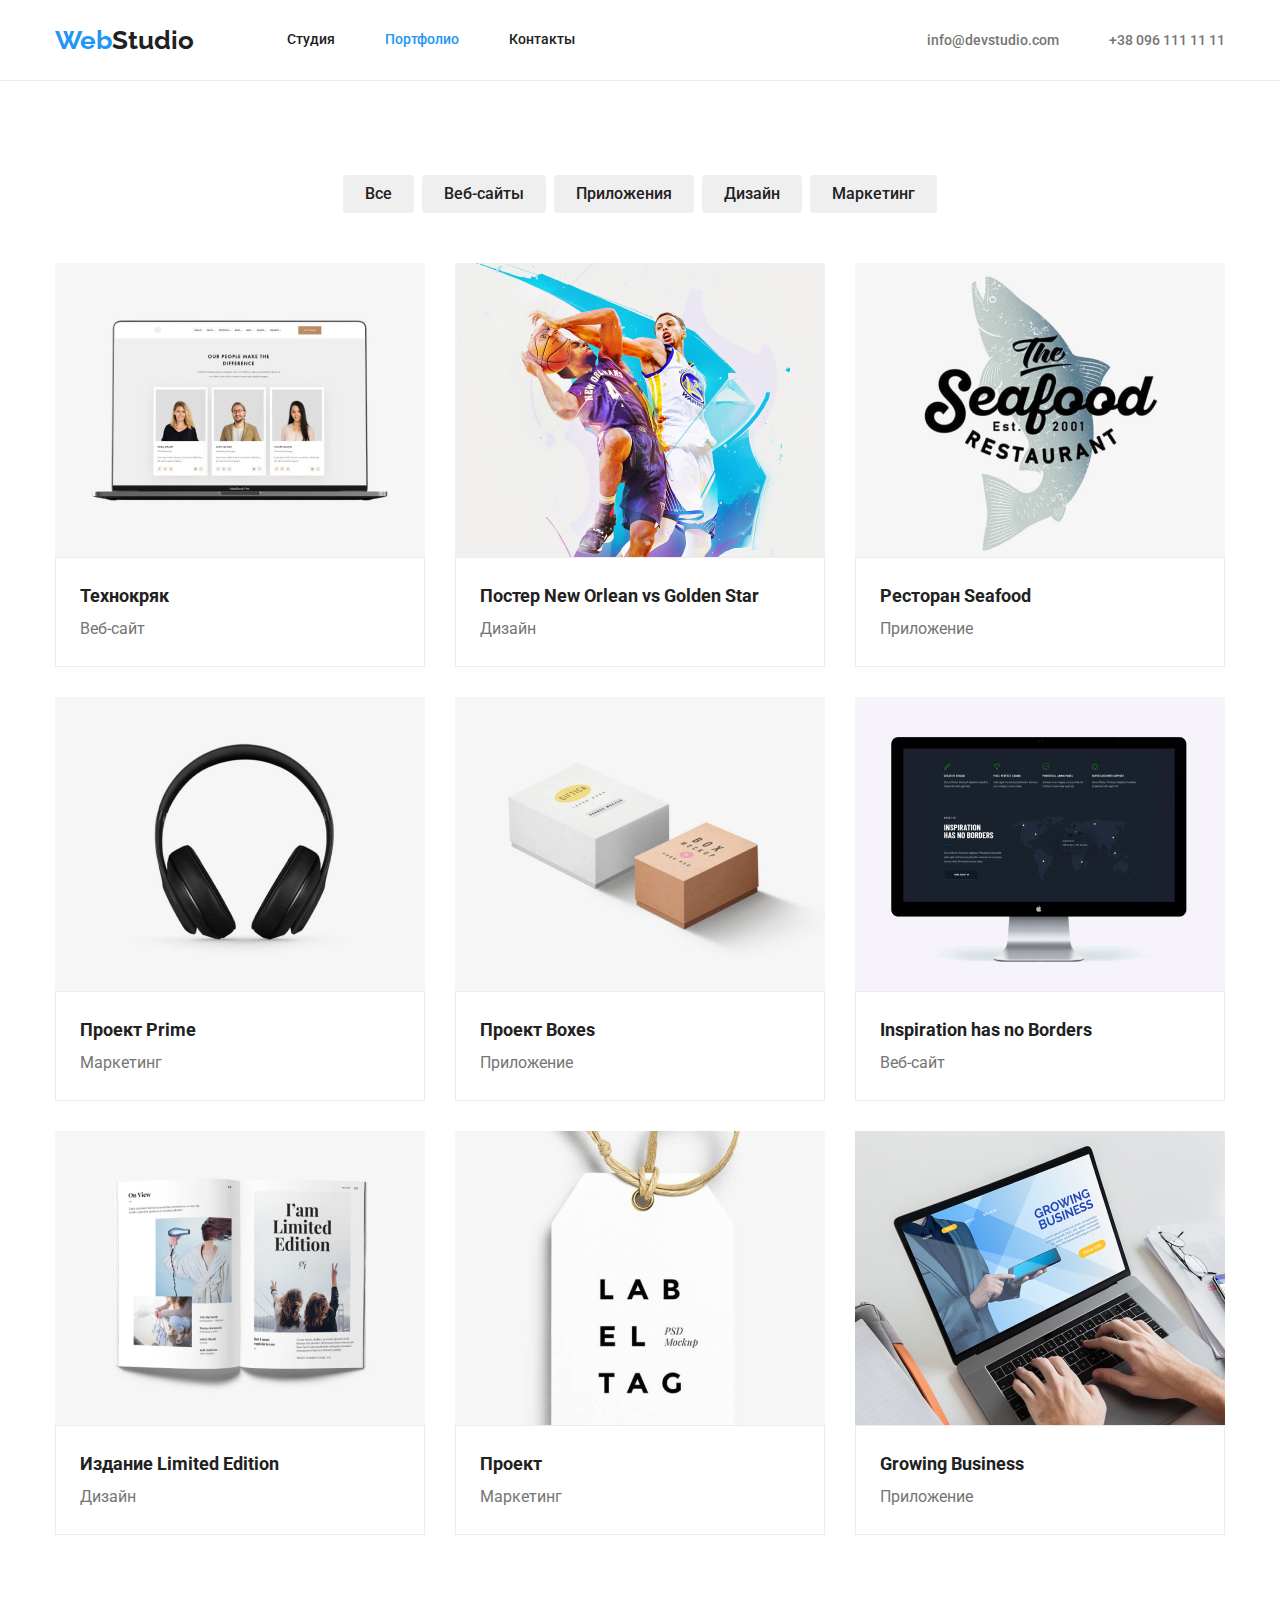
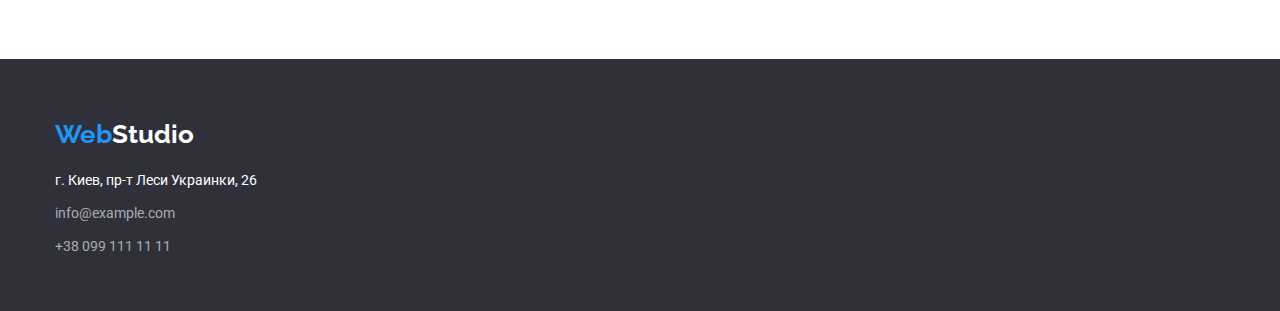
==== portfolio.html @ a6c922ed "g" ====
<!DOCTYPE html>
<html lang="ru">

<head>
    <meta charset="UTF-8" />
    <meta name="viewport" content="width=device-width, initial-scale=1.0" />
    <title>Document</title>
    <link
        href="https://fonts.googleapis.com/css2?family=Raleway:wght@700&family=Roboto:wght@400;500;700;900&display=swap"
        rel="stylesheet" />
    <link rel="stylesheet" href="./css/styles.css" />
</head>

<body>
    <!--top line-->

    <header class="header-dec border-for-header">
        <div class="container">
            <div class="main-div">
                <!--почему если не задать наву класс маин-див дисплей флекс не работает?-->
                <nav class="main-nav">
                    <a href="./index.html" class="nav" aria-label="логотип"><span class="accent-logo"
                            lang="en">Web</span><span class="logo" lang="en">Studio</span></a>

                    <ul class="site-nav list">
                        <li class="item">
                            <a href="./index.html" class="link">Студия</a></li>
                        <li class="item">
                            <a href="./portfolio.html" class="link current">Портфолио</a>
                        </li>
                        <li class="item">
                            <a href="" class="link">Контакты</a>
                        </li>
                    </ul>
                </nav>

                <address class="navigation list">

                    <ul class="links-main">
                        <li class="item">
                            <a href="mailto:info@devstudio.com" class="link">info@devstudio.com</a>
                        </li>
                        <li class="item">
                            <a href="tel:+380961111111" class="link">+38 096 111 11 11</a>
                        </li>
                    </ul>
            </div>
        </div>
        </address>



    </header>

    <main>

        <section class="buttons-section">
            <div class="container">
                <ul class="button">
                    <li class="title">
                        <button type="button" class="but">Все</button></li>
                    <li class="title">
                        <button type="button" class="but">Веб-сайты</button>
                    </li>
                    <li class="title">
                        <button type="button" class="but">Приложения</button>
                    </li>
                    <li class="title">
                        <button type="button" class="but">Дизайн</button>
                    </li>
                    <li class="title">
                        <button type="button" class="but">Маркетинг</button>
                    </li>
                </ul>


                <ul class="features">

                    <li class="features-li">
                        <img src="./img/img-one.jpg" alt="Веб-сайт" width="370" height="294" />
                        <div class="border-for-cards">
                            <h2 class="titles">Технокряк</h2>
                            <p class="text-elem">Веб-сайт</p>
                            <p></p>
                        </div>
                    </li>

                    <li class="features-li">
                        <img src="./img/img-two.jpg" alt="Дизайн" width="370" height="294" />
                        <div class="border-for-cards">
                            <h2 class="titles">Постер <span lang="en">New Orlean vs Golden Star</span></h2>
                            <p class="text-elem">Дизайн</p>
                            <p></p>
                        </div>
                    </li>
                    <li class="features-li">
                        <img src="./img/img-third.jpg" alt="Ресторан Seafood" width="370" height="294" />
                        <div class="border-for-cards">
                            <h2 class="titles">Ресторан <span lang="en">Seafood</span></h2>
                            <p class="text-elem">Приложение</p>
                            <p></p>
                        </div>
                    </li>


                    <li class="features-li">
                        <img src="./img/img-fo.jpg" alt="Проект Prime" width="370" height="294" />
                        <div class="border-for-cards">
                            <h2 class="titles">Проект <span lang="en">Prime</span></h2>
                            <p class="text-elem">Маркетинг</p>
                            <p></p>
                        </div>
                    </li>
                    <li class="features-li">
                        <img src="./img/img-fi.jpg" alt="Boxes" width="370" height="294" />
                        <div class="border-for-cards">
                            <h2 class="titles">Проект <span lang="en">Boxes</span></h2>
                            <p class="text-elem">Приложение</p>
                            <p></p>
                        </div>
                    </li>
                    <li class="features-li">
                        <img src="./img/img-six.jpg" alt="Веб-сайт" width="370" height="294" />
                        <div class="border-for-cards">
                            <h2 class="titles" lang="en">Inspiration has no Borders</h2>
                            <p class="text-elem">Веб-сайт</p>
                            <p></p>
                        </div>
                    </li>

                    <li class="features-li">
                        <img src="./img/img-sev.jpg" alt="Издание Limited Edition" width="370" height="294" />
                        <div class="border-for-cards">
                            <h2 class="titles">Издание <span lang="en">Limited Edition</span></h2>
                            <p class="text-elem">Дизайн</p>
                            <p></p>
                        </div>
                    </li>
                    <li class="features-li">
                        <img src="./img/img-eig.jpg" alt="Проект LAB" width="370" height="294" />
                        <div class="border-for-cards">
                            <h2 class="titles">Проект</h2>
                            <p class="text-elem">Маркетинг</p>
                            <p></p>
                        </div>
                    </li>
                    <li class="features-li">
                        <img src="./img/img-nin.jpg" alt="Growing Business" width="370" height="294" />
                        <div class="border-for-cards">
                            <h2 class="titles" lang="en">Growing Business</h2>
                            <p class="text-elem">Приложение</p>
                            <p></p>
                        </div>
                    </li>
                </ul>
            </div>
        </section>

    </main>

    <!--page footer-->


    <footer class="footer">
        <div class="container">
            <div class="decor-footer">
                <a href="./index.html" class="nav"><span class="accent-logo" lang="en">Web</span><span class="logotip"
                        lang="en">Studio</span></a>
            </div>

            <!--contact container-->
            <address class="footer-addr">
                <ul class="foot-main">
                    <li class="footer-li">г. Киев, пр-т Леси Украинки, 26</li>
                    <li class="footer-li">
                        <a href="mailto:info@example.com" class="footer-link">info@example.com</a>
                    </li>
                    <li class="footer-tel">
                        <a href="tel:+380991111111" class="footer-link">+38 099 111 11 11</a>
                    </li>
                </ul>
        </div>
    </footer>


</body>

</html>
---- css/styles.css ----
* {
  padding: 0;
  margin: 0;
  
}
*,
*:before,
*:after {
  box-sizing: border-box;
}

}
nav,
footer,
header,
aside {
  display: block;
}



img {
  display: block;
}

body {
  color: var(--primary-text-color);
  background-color: var(--third-bg-color);
  font-family: Roboto, sans-serif;
}
/*убираем точки слева*/
ul {
  list-style: none;
}

:root {
  --primary-text-color: #757575;
  --title-text-color: #212121;
  --accent-text-color: #2196f3;
  --hero-text-color: #ffffff;
  --footer-text-color: rgba(255, 255, 255, 0.6);
  --primary-bg-color: #ffffff;
  --second-bg-color: #2f303a;
  --third-bg-color: rgba(255, 255, 255, 1);
  --forth-bg-color: #f5f4fa;
  --line: #ececec;
}

/* цвет основного текста color: #757575; */
/* цвет вторичного текста color: #212121;*/

/* цвет текста и шапки color: #FFFFFF;*/

/* подвал названия тел. адрес color: rgba(255, 255, 255, 0.6);*/

/* цвет фона 1 шапка background: #FFFFFF;*/
/* цвет фона 2 подвал background: #2F303A; */
/* цвет фона main 3 background: #E5E5E5;*/
/* цвет фона 4 вторичный background: #F5F4FA; */

/* LOGO  color: акцент #2196F3; +color: #212121; */

/* top line */
/*спросить: почему если убрать класс .nav, то text-decoration: none; не работает?*/
.nav {
  text-decoration: none;
}
.header-decor {
  background-color: var(--primary-bg-color);
  margin-top: 0px;
  margin-bottom: 0px;
  
}
  
  .border-for-header{
  border-bottom-width: 1px;
  border-bottom-style: solid;
  border-bottom-color: var(--line);
  
  }

 
  .main-div {
  display: flex;
  align-items: center;
  margin-right: auto;
} 
.main-nav{
  display: flex;
  align-items: center;
  margin-right: auto;

}




/* ==================== LOGOTIP===================*/

.nav .accent-logo {
  color: var(--accent-text-color);
  font-family: Raleway, sans-serif;
  font-weight: 700;
  font-size: 26px;
  line-height: 1.19;
  text-decoration: none;
}
.nav .logo {
  color: var(--title-text-color);
  font-family: Raleway, sans-serif;
  font-weight: 700;
  font-size: 26px;
  line-height: 1.19;
  text-decoration: none;
}
/*настройка слова Studio в футере */
.logotip {
  color: var(--hero-text-color);
  font-family: Raleway, sans-serif;
  font-weight: 700;
  font-size: 26px;
  line-height: 1.19;
  text-decoration: none;
}
/* ====================END LOGOTIP===================*/

/* ======================TOP LINE=====================*/

.site-nav .link {
  display: block;
  color: var(--title-text-color);
  font-family: inherit;
  font-weight: 500;
  font-size: 14px;
  line-height: 1.14;
  text-decoration: none;
  padding-top: 32px;
  padding-bottom: 32px;
}

.site-nav .link:hover,
.site-nav .link:focus {
  color: var(--accent-text-color);
}
.site-nav .link.current {
  color: var(--accent-text-color);
}

.navigation .link {
  color: var(--primary-text-color);
  font-family: inherit;
  font-weight: 500;
  font-size: 14px;
  line-height: 1.14;
  text-decoration: none;
  font-style: normal;
}
.navigation .link:hover,
.navigation .link:focus {
  color: var(--accent-text-color);
}
.navigation .link.current {
  color: var(--accent-text-color);
}
/* ====================END TOP LINE===================*/

/* */
.heading {
  background-color: var(--second-bg-color);
  box-sizing: border-box;
  height: 600px;
  padding-top: 200px;
  padding-bottom: 280px;
}

/* ==================== HEADER===================*/
.color-white {
  color: var(--hero-text-color);
  font-weight: 900;
  font-size: 44px;
  line-height: 1.36;
  text-align: center;
  text-transform: uppercase;

  margin-bottom: 30px;
}

/*button studio*/
.button-studio {
  color: var(--hero-text-color);
  background-color: var(--accent-text-color);
  font-weight: 700;

  font-size: 16px;
  line-height: 1.87;
  border: 0px;
  border-radius: 4px;
  padding: 10px 32px;
  text-align: center;
  margin-top: 30px;
  display: block;
  margin: auto;
}

/*стилизация шапки сайта, придание цвета фону*/

.container {
  margin-left: auto;
  margin-right: auto;
  padding-left: 15px;
  padding-right: 15px;
  width: 1200px;
}
/*====================СТИЛИ ДЛЯ ГЕОМЕТРИИ КОНТЕНТА ШАПКИ================= */
.site-nav {
  display: flex;
  margin-left: 93px;
}

.site-nav .item + .item {
  margin-left: 50px;
}
/*чистим крайнюю геометрию(убираем отступ справа у последнего элемента )
.site-nav .item:last-child {
  margin-right: 0;
} 
OR

.site-nav .item:not(:last-child) {
  margin-right: 50px;
  }*/

.links-main .links + .links {
  margin-left: 50px;
}
.links-main {
  display: flex;
}

.navigation {
  margin-left: auto;
}

.links-main .item + .item {
  padding-left: 50px;
}



/*====================END СТИЛИ ДЛЯ ГЕОМЕТРИИ КОНТЕНТА ШАПКИ================= */

/* ====================END HEADER===================*/

/* ====================  benefits of cooperation===================*/
.main-features {
  padding-top: 94px;
}

.features .title {
  color: var(--title-text-color);
  font-weight: 700;
  font-size: 14px;
  line-height: 1.14;
  text-transform: uppercase;
}
.benefits .title + .title {
  margin-left: 30px;
}
.benefits .title {
  margin-bottom: 10px;
}
.features .text {
  font-weight: 400;
  font-size: 14px;
  line-height: 1.71;
  letter-spacing: 0.03em;
}
.text {
  width: 270px;
  height: 75px;
}
.bgc-benef {
  background-color: var(--third-bg-color);
}
.features {
  display: flex;
}


/*задаем верхний отступ*/

/* ====================END  benefits of cooperation===================*/

/* ==================== about our team container===================*/
.bgc-our-team {
  background-color: var(--forth-bg-color);
  padding-top: 94px;
  padding-bottom: 94px;
}
.what-we-do-ul {
  display: flex;
}
.what-we-do-ul .what-we-do-li + .what-we-do-li {
  padding-left: 30px;
}
/*.what-we-do-li {
  padding-bottom: 94px;
  padding-top: 50px;
}*/
.about-work-section{
  padding-top: 94px;
  padding-bottom: 94px;
}

.our-team-ul {
  display: flex;
}
.our-team-ul .our-team-li + .our-team-li {
   padding-left: 30px;
}
/*.our-team-li {
  width: 270px;
  height: 368px;
  background-color: var(--primary-bg-color);
  
  
}*/
.section-title {
  color: var(--title-text-color);
  font-weight: 700;
  font-size: 36px;
  line-height: 1.6;
  text-align: center;
  padding-bottom: 50px;
  
  
}
.team {
  color: var(--title-text-color);
  font-weight: 500;
  font-size: 16px;
  line-height: 1.18;
  text-align: center;
  
}
.desc {
  font-size: 16px;
  line-height: 1.18;
  text-align: center;
  padding-top: 10px;
  
}
.team-padding{
border: 1px solid var(--line);
background-color: var(--third-bg-color);
padding-top: 30px;
padding-bottom: 30px;

height: 108px;
width: 270px;
}
/* ====================END about our team container===================*/

/*footer*/

.footer {
  background-color: var(--second-bg-color);
  text-decoration: none;
  list-style: none;
  box-sizing: border-box;
  height: 252px;
  padding-top: 60px;
  padding-bottom: 60px;
  
}
.footer-addr {
  color: var(--hero-text-color);
  font-size: 14px;
  line-height: 1.71;
  font-style: normal;
 
}
.footer-link {
  color: var(--footer-text-color);
  font-size: 14px;
  line-height: 1.71;
  text-decoration: none;
  list-style: none;
}
/*здесь стоит паддинг
 потому что если поставить марджин добавляеется
  отспуп сверху(пустой)*/


.footer-li:first-child{
  margin-top: 20px;
}

.footer-li {
  margin-top: 9px;
}
.footer-tel{
  margin-top: 9px;
}

/*.footer-main{
padding-top: 60px;
  padding-bottom: 60px;
}*/



/*.footer-tel {
  padding-bottom: 60px;
  padding-top: 9px;
   padding-top: 60px;
.decor-footer {
  padding-top: 60px;
  padding-bottom: 20px;
}

}
.decor-footer {
  padding-top: 60px;
  padding-bottom: 20px;
}


*/

/* ====================END FOOTER===================*/

/*=====================button portfolio======================*/

/**/

.but {
  display: block;
  font-family: inherit;
  font-weight: 500;
  color: var(--title-text-color);
  
  
  font-size: 16px;
  line-height: 1.6;
  text-decoration: none;
  
  border: 0px;
  text-align: center;
  border-radius: 4px;
  padding: 6px 22px;
  /*margin-bottom: 50px;*/

}
.button .but:hover,
.button .but:focus {
  color: var(--hero-text-color);
  background-color: var(--accent-text-color);
}
.button.primary {
  color: var(--hero-text-color);
  background-color: var(--accent-text-color);
}

.buttons-section .button {
  display: flex;
  
  justify-content: center;
  padding-bottom: 50px;

}
.button .title + .title {
  margin-left: 8px;
}

.buttons-section{
  padding-top: 94px;
  padding-bottom: 94px;
}
/*=====================END button portfolio======================*/

/*=========================PORTFOLIO============================*/

.features .titles{
  font-size: 18px;
  font-weight: 700;
  line-height: 2;
  text-transform: inherit;
  color: var(--title-text-color);
}

/*задаем полоску под шапкой*/
.line-header{
  border-bottom: 1px;
}

/*.features .features-li + .features-li {
  margin-left: 30px;
}*/

.features{
  display: flex;
  flex-wrap: wrap;
}




.text-elem {
  font-size: 16px;
  line-height: 1.87;
}
.border-for-cards{
  display: inline-block;
  border: 1px solid var(--line);
  width: 370px;
  height: 110px;
  background-color: var(--primary-bg-color);
  padding-left: 24px;
  padding-top: 20px;
  padding-bottom: 20px;
  padding-right: 24px;
 
  
 
}
.features-li:not(:nth-child(3n)){
  padding-right: 30px;
  padding-bottom: 30px;
}


/*.our-team-li {
  
  margin-bottom: 94px;
  margin-top: 50px;
}*/

/*.features-li {
  background-color: var(--primary-bg-color);
  width: 370px;
  height: 404px;
  margin-top: 30px;
   margin-left: auto;
  margin-right: auto;
}
*/




/*=========================PORTFOLIO============================*/

.container {
  width: 1200px;
  padding-left: 15px;
  padding-right: 15px;
  margin-left: auto;
  margin-right: auto;
}
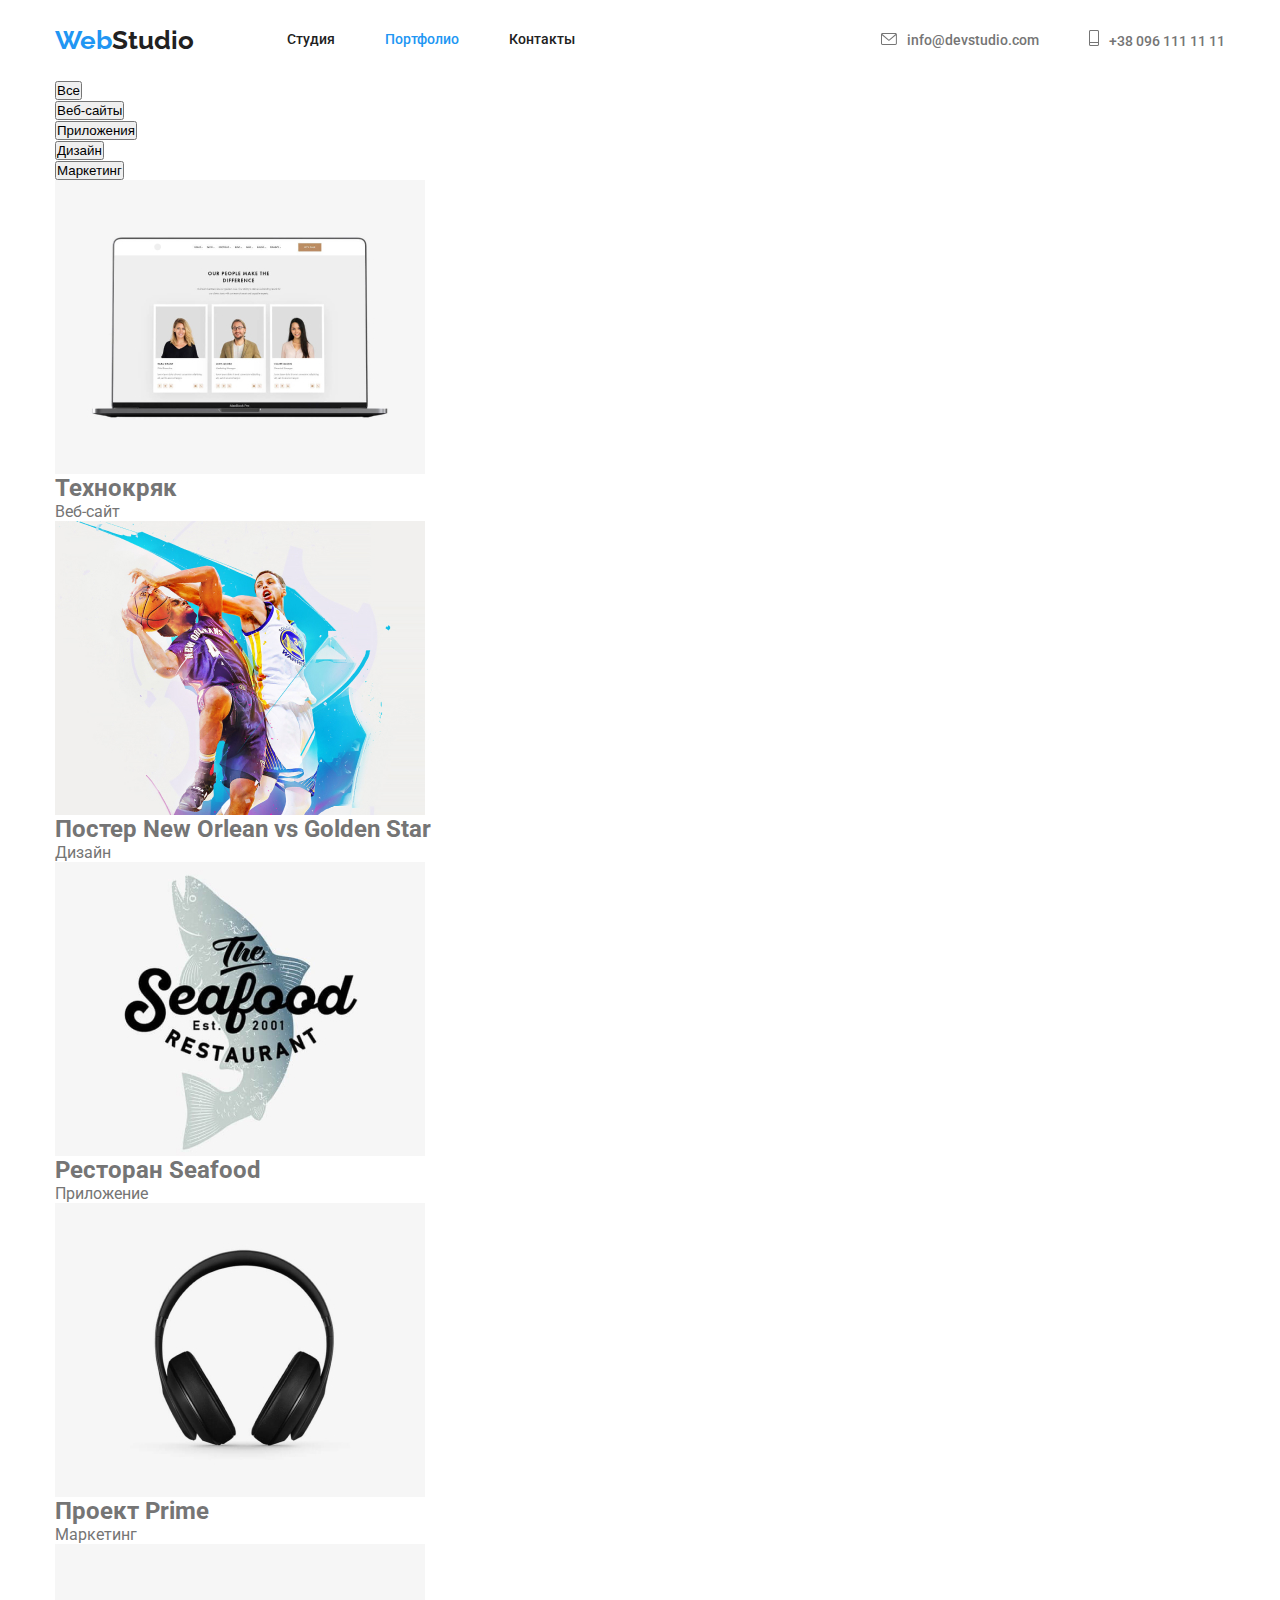
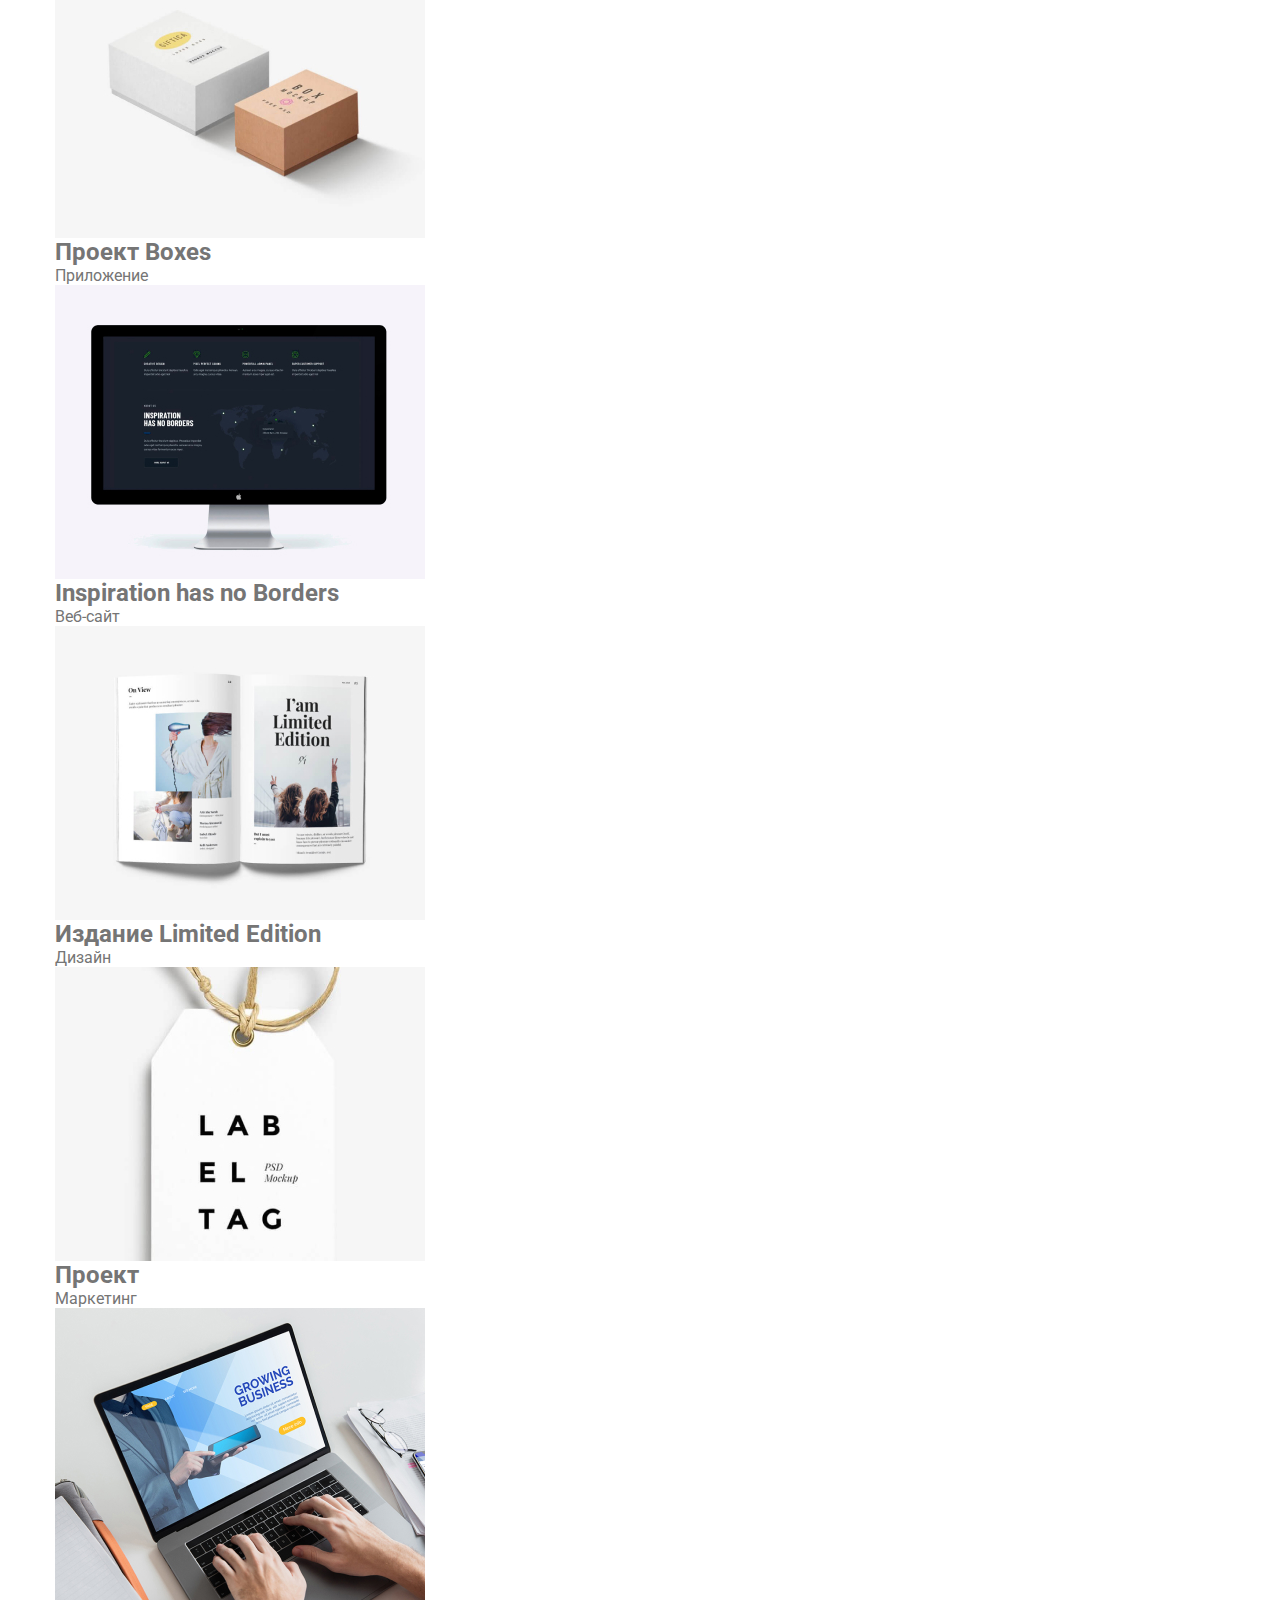
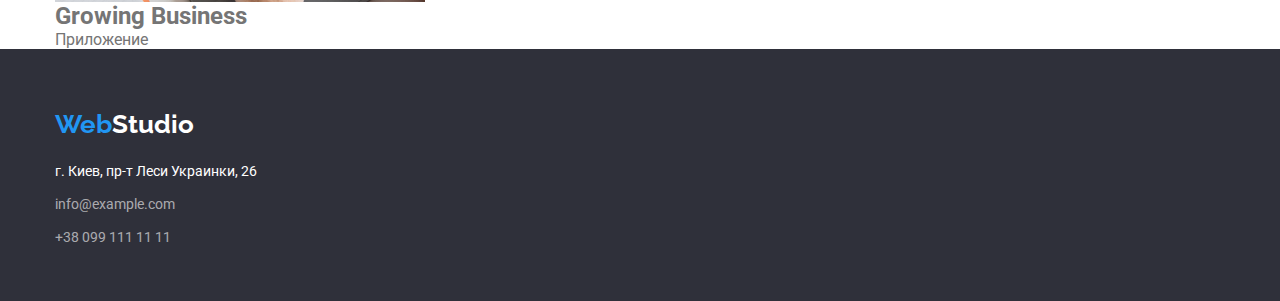
==== commit 324d7ee0: "7" ====
--- a/portfolio.html
+++ b/portfolio.html
@@ -14,14 +14,14 @@
 <body>
     <!--top line-->
 
-    <header class="header-dec border-for-header">
+    <header class="header-dec">
         <div class="container">
             <div class="main-div">
-                <!--почему если не задать наву класс маин-див дисплей флекс не работает?-->
+                <!--почему если не задать наву сласс маин-див дисплей флекс не работает?-->
                 <nav class="main-nav">
                     <a href="./index.html" class="nav" aria-label="логотип"><span class="accent-logo"
                             lang="en">Web</span><span class="logo" lang="en">Studio</span></a>
-
+    
                     <ul class="site-nav list">
                         <li class="item">
                             <a href="./index.html" class="link">Студия</a></li>
@@ -33,23 +33,30 @@
                         </li>
                     </ul>
                 </nav>
-
+    
                 <address class="navigation list">
-
+    
                     <ul class="links-main">
                         <li class="item">
-                            <a href="mailto:info@devstudio.com" class="link">info@devstudio.com</a>
+                            <a href="mailto:info@devstudio.com" class="link">
+                                <svg class="icon-for-header-svg-m">
+                                    <use href="./img/svg/sprite.svg#mail"></use>
+                                </svg>info@devstudio.com</a>
                         </li>
                         <li class="item">
-                            <a href="tel:+380961111111" class="link">+38 096 111 11 11</a>
+                            <a href="tel:+380961111111" class="link">
+                                <svg class="icon-for-header-svg-t">
+                                    <use href="./img/svg/sprite.svg#tel"></use>
+                                </svg>+38 096 111 11 11</a>
                         </li>
                     </ul>
+    
+    
+    
+                </address>
             </div>
         </div>
-        </address>
-
-
-
+    
     </header>
 
     <main>
@@ -73,11 +80,12 @@
                     </li>
                 </ul>
 
-
                 <ul class="features">
 
                     <li class="features-li">
-                        <img src="./img/img-one.jpg" alt="Веб-сайт" width="370" height="294" />
+                        <img src="./img/img-one.jpg" alt="Веб-сайт"
+                         width="370"
+                          height="294" />
                         <div class="border-for-cards">
                             <h2 class="titles">Технокряк</h2>
                             <p class="text-elem">Веб-сайт</p>
@@ -185,4 +193,7 @@
 
 </body>
 
-</html>+</html>
+
+
+
--- a/css/styles.css
+++ b/css/styles.css
@@ -44,6 +44,9 @@
   --third-bg-color: rgba(255, 255, 255, 1);
   --forth-bg-color: #f5f4fa;
   --line: #ececec;
+  --links: rgba(175, 177, 184, 1);
+  --bgc-links-footer:  #44454E;
+  
 }
 
 /* цвет основного текста color: #757575; */
@@ -162,6 +165,32 @@
 .navigation .link.current {
   color: var(--accent-text-color);
 }
+
+/* задаем размеры иконок*/
+
+.icon-for-header-svg-m{
+  width: 16px;
+  height: 12px;
+  margin-right: 10px;
+  fill: var(--primary-text-color);
+
+}
+
+.icon-for-header-svg-t{
+  width: 10px;
+  height: 16px;
+  margin-right: 10px;
+  fill: var(--primary-text-color);
+}
+/* задаем цвет при ховере*/
+
+.link:hover .icon-for-header-svg-m{
+fill: var(--accent-text-color);
+}
+.link:hover .icon-for-header-svg-t{
+fill: var(--accent-text-color);
+}
+
 /* ====================END TOP LINE===================*/
 
 /* */
@@ -171,7 +200,24 @@
   height: 600px;
   padding-top: 200px;
   padding-bottom: 280px;
-}
+  
+  }
+
+  .overlay{
+      flex-grow: 1;
+      max-width: 1600px;
+      height: 600px;
+      margin-left: auto;
+      margin-right: auto;
+      background-color: var(--second-bg-color);
+      outline: 1px solid var(--title-text-color);
+      background-image: linear-gradient(rgba(47, 48, 58, 0.4),
+  rgba(47, 48, 58, 0.4)),
+  url("../img/fon/imj-for-header.jpg");
+  background-repeat: no-repeat;
+  background-size: cover;
+  }
+
 
 /* ==================== HEADER===================*/
 .color-white {
@@ -235,6 +281,7 @@
 }
 .links-main {
   display: flex;
+  align-items: center;
 }
 
 .navigation {
@@ -250,26 +297,50 @@
 /*====================END СТИЛИ ДЛЯ ГЕОМЕТРИИ КОНТЕНТА ШАПКИ================= */
 
 /* ====================END HEADER===================*/
+
+
+/*   BENEFITS ICONS*/
+.icons-benefits-four{
+  display: flex;
+  justify-content: center;
+  align-items: center; 
+  box-sizing: border-box;
+  height: 120px;
+  width: 270px;
+  background-color: rgba(245, 244, 250, 1);
+  border-radius: 4px;
+  margin-bottom: 30px;
+}
+
+.our-work-features .benefits + .benefits{
+  margin-left:30px;
+}
+
+
+
+
 
 /* ====================  benefits of cooperation===================*/
 .main-features {
   padding-top: 94px;
 }
 
-.features .title {
-  color: var(--title-text-color);
+.our-work-features .work-features-title {
+  
   font-weight: 700;
   font-size: 14px;
   line-height: 1.14;
   text-transform: uppercase;
-}
-.benefits .title + .title {
+  color: var(--title-text-color);
+}
+
+.benefits .work-features-title + .work-features-title {
   margin-left: 30px;
 }
-.benefits .title {
+.benefits .work-features-title {
   margin-bottom: 10px;
 }
-.features .text {
+.our-work-features .text {
   font-weight: 400;
   font-size: 14px;
   line-height: 1.71;
@@ -282,7 +353,7 @@
 .bgc-benef {
   background-color: var(--third-bg-color);
 }
-.features {
+.our-work-features {
   display: flex;
 }
 
@@ -299,14 +370,13 @@
 }
 .what-we-do-ul {
   display: flex;
+ 
 }
 .what-we-do-ul .what-we-do-li + .what-we-do-li {
   padding-left: 30px;
 }
-/*.what-we-do-li {
-  padding-bottom: 94px;
-  padding-top: 50px;
-}*/
+
+
 .about-work-section{
   padding-top: 94px;
   padding-bottom: 94px;
@@ -318,13 +388,8 @@
 .our-team-ul .our-team-li + .our-team-li {
    padding-left: 30px;
 }
-/*.our-team-li {
-  width: 270px;
-  height: 368px;
-  background-color: var(--primary-bg-color);
-  
-  
-}*/
+
+  
 .section-title {
   color: var(--title-text-color);
   font-weight: 700;
@@ -341,25 +406,150 @@
   font-size: 16px;
   line-height: 1.18;
   text-align: center;
+  margin-bottom: 10px;
   
 }
 .desc {
   font-size: 16px;
   line-height: 1.18;
   text-align: center;
-  padding-top: 10px;
-  
-}
+  margin-bottom: 16px;
+  
+}
+
 .team-padding{
 border: 1px solid var(--line);
+border-radius: 4px;
 background-color: var(--third-bg-color);
 padding-top: 30px;
 padding-bottom: 30px;
-
-height: 108px;
+box-sizing: border-box;
+height: 168px;
 width: 270px;
-}
+padding-left: 32px;
+padding-right: 32px;
+}
+/* ===================svg team===========*/
+
+
+
+
+
+.social-list{
+  display: flex;
+  justify-content: space-between;
+}
+.social-list-svg{
+  width: 20px;
+  height: 20px;
+}
+
+.social-list-item-links{
+    display: flex;
+    justify-content: center;
+    align-items: center;
+    width: 44px;
+    height: 44px;
+    border-radius: 50%;
+    background-color: var(--primary-bg-color);
+    
+}
+
+
+.social-list-item-links:hover
+{
+  background-color: var(--accent-text-color);
+}
+ /*.social-list-item-links:focus svg
+ .social-list-item-links:focus
+ */
+
+.social-list-item-links:hover svg
+{
+  fill: var(--primary-bg-color);
+}
+.social-list-item-link-instagram{
+  fill: var(--links); 
+}
+.social-list-item-link-twitter{
+  fill: var(--links); 
+}
+.social-list-item-link-facebook{
+  fill: var(--links); 
+}
+.social-list-item-link-linkedin2{
+  fill: var(--links); 
+}
+
+
 /* ====================END about our team container===================*/
+ 
+
+
+/*    clients container   */
+.our-clients{
+  box-sizing: border-box;
+  height: 370px;
+  background-color: var(--primary-bg-color);
+  padding-top: 94px;
+  padding-bottom: 94px;
+}
+.section-title-clients {
+  color: var(--title-text-color);
+  font-weight: 700;
+  font-size: 36px;
+  line-height: 1.171;
+  text-align: center;
+  padding-bottom: 50px;
+  
+}
+.our-clients-ul{
+  display: flex;
+  justify-content: spase-around;
+}
+.our-clients-ul .our-clients-li + .our-clients-li{
+  margin-left: 30px;
+}
+
+.our-clients-li{
+display: flex;
+justify-content: center;
+align-items: center;
+border: 1px solid var(--links);
+border-radius: 4px;
+background-color: var(--third-bg-color);
+
+box-sizing: border-box;
+height: 90px;
+width: 170px;
+}
+
+.logo-clients-svg{
+ fill: var(--links);
+}
+
+.clients-hover-one:hover svg{
+  fill: var(--accent-text-color);
+}
+.clients-hover-two:hover svg{
+  fill: var(--accent-text-color);
+}
+
+.clients-hover-three:hover svg{
+  fill: var(--accent-text-color);
+}
+.clients-hover-four:hover svg{
+  fill: var(--accent-text-color);
+}
+.clients-hover-five:hover svg{
+  fill: var(--accent-text-color);
+}
+.clients-hover-six:hover svg{
+  fill: var(--accent-text-color);
+}
+
+
+
 
 /*footer*/
 
@@ -371,6 +561,7 @@
   height: 252px;
   padding-top: 60px;
   padding-bottom: 60px;
+  display: flex;
   
 }
 .footer-addr {
@@ -403,37 +594,95 @@
   margin-top: 9px;
 }
 
-/*.footer-main{
-padding-top: 60px;
+/*=====Footer-social-links=====*/
+
+.footer {
+  background-color: var(--second-bg-color);
+  text-decoration: none;
+  list-style: none;
+  box-sizing: border-box;
+  height: 252px;
+  padding-top: 60px;
   padding-bottom: 60px;
-}*/
-
-
-
-/*.footer-tel {
+  display: flex;
+  
+}
+ .footer-box-links{
+  text-decoration: none;
+  list-style: none;
+  height: 252px;
+  padding-top: 75px;
   padding-bottom: 60px;
-  padding-top: 9px;
-   padding-top: 60px;
-.decor-footer {
-  padding-top: 60px;
-  padding-bottom: 20px;
-}
-
-}
-.decor-footer {
-  padding-top: 60px;
-  padding-bottom: 20px;
-}
-
-
-*/
+  box-sizing: border-box;
+  height: 80px;
+  width: 206px;
+   display: flex;
+  align-items: center;
+  margin-right: auto;
+
+  
+}
+
+
+
+.join-us-footer{
+  color: var(--hero-text-color);
+  font-weight: 700;
+  font-size: 14px;
+  text-transform: uppercase;
+  height: 75px;
+  margin-bottom: 20px;
+}
+.social-list-footer{
+  display: flex;
+  justify-content: space-between;
+}
+.social-list-footer-svg{
+  width: 20px;
+  height: 20px;
+}
+.social-list-item-footer-links{
+    display: flex;
+    justify-content: center;
+    align-items: center;
+    width: 44px;
+    height: 44px;
+    border-radius: 50%;
+    background-color: var(--bgc-links-footer);
+
+.social-list-item-footer-links:hover{
+  background-color: var(--accent-text-color);
+}
+
+
+.social-list-item-footer-links:hover svg{
+  fill: var(--hero-text-color);
+}
+.social-footer-link-instagram{
+  fill: var(--hero-text-color); 
+}
+.social-footer-link-twitter{
+  fill: var(--hero-text-color); 
+}
+.social-footer-link-facebook{
+  fill: var(--hero-text-color); 
+}
+.social-footer-link-linkedin2{
+  fill: var(--hero-text-color); 
+
+}
+
+.social-list-footer{
+  display: flex;
+  align-items: center;
+  margin-right: auto;
+
+}
+
 
 /* ====================END FOOTER===================*/
 
 /*=====================button portfolio======================*/
-
-/**/
-
 .but {
   display: block;
   font-family: inherit;
@@ -469,7 +718,8 @@
   padding-bottom: 50px;
 
 }
-.button .title + .title {
+
+.button .titles + .titles {
   margin-left: 8px;
 }
 
@@ -502,8 +752,6 @@
   display: flex;
   flex-wrap: wrap;
 }
-
-
 
 
 .text-elem {
@@ -521,34 +769,12 @@
   padding-bottom: 20px;
   padding-right: 24px;
  
-  
- 
+
 }
 .features-li:not(:nth-child(3n)){
   padding-right: 30px;
   padding-bottom: 30px;
 }
-
-
-/*.our-team-li {
-  
-  margin-bottom: 94px;
-  margin-top: 50px;
-}*/
-
-/*.features-li {
-  background-color: var(--primary-bg-color);
-  width: 370px;
-  height: 404px;
-  margin-top: 30px;
-   margin-left: auto;
-  margin-right: auto;
-}
-*/
-
-
-
-
 /*=========================PORTFOLIO============================*/
 
 .container {
@@ -558,3 +784,4 @@
   margin-left: auto;
   margin-right: auto;
 }
+
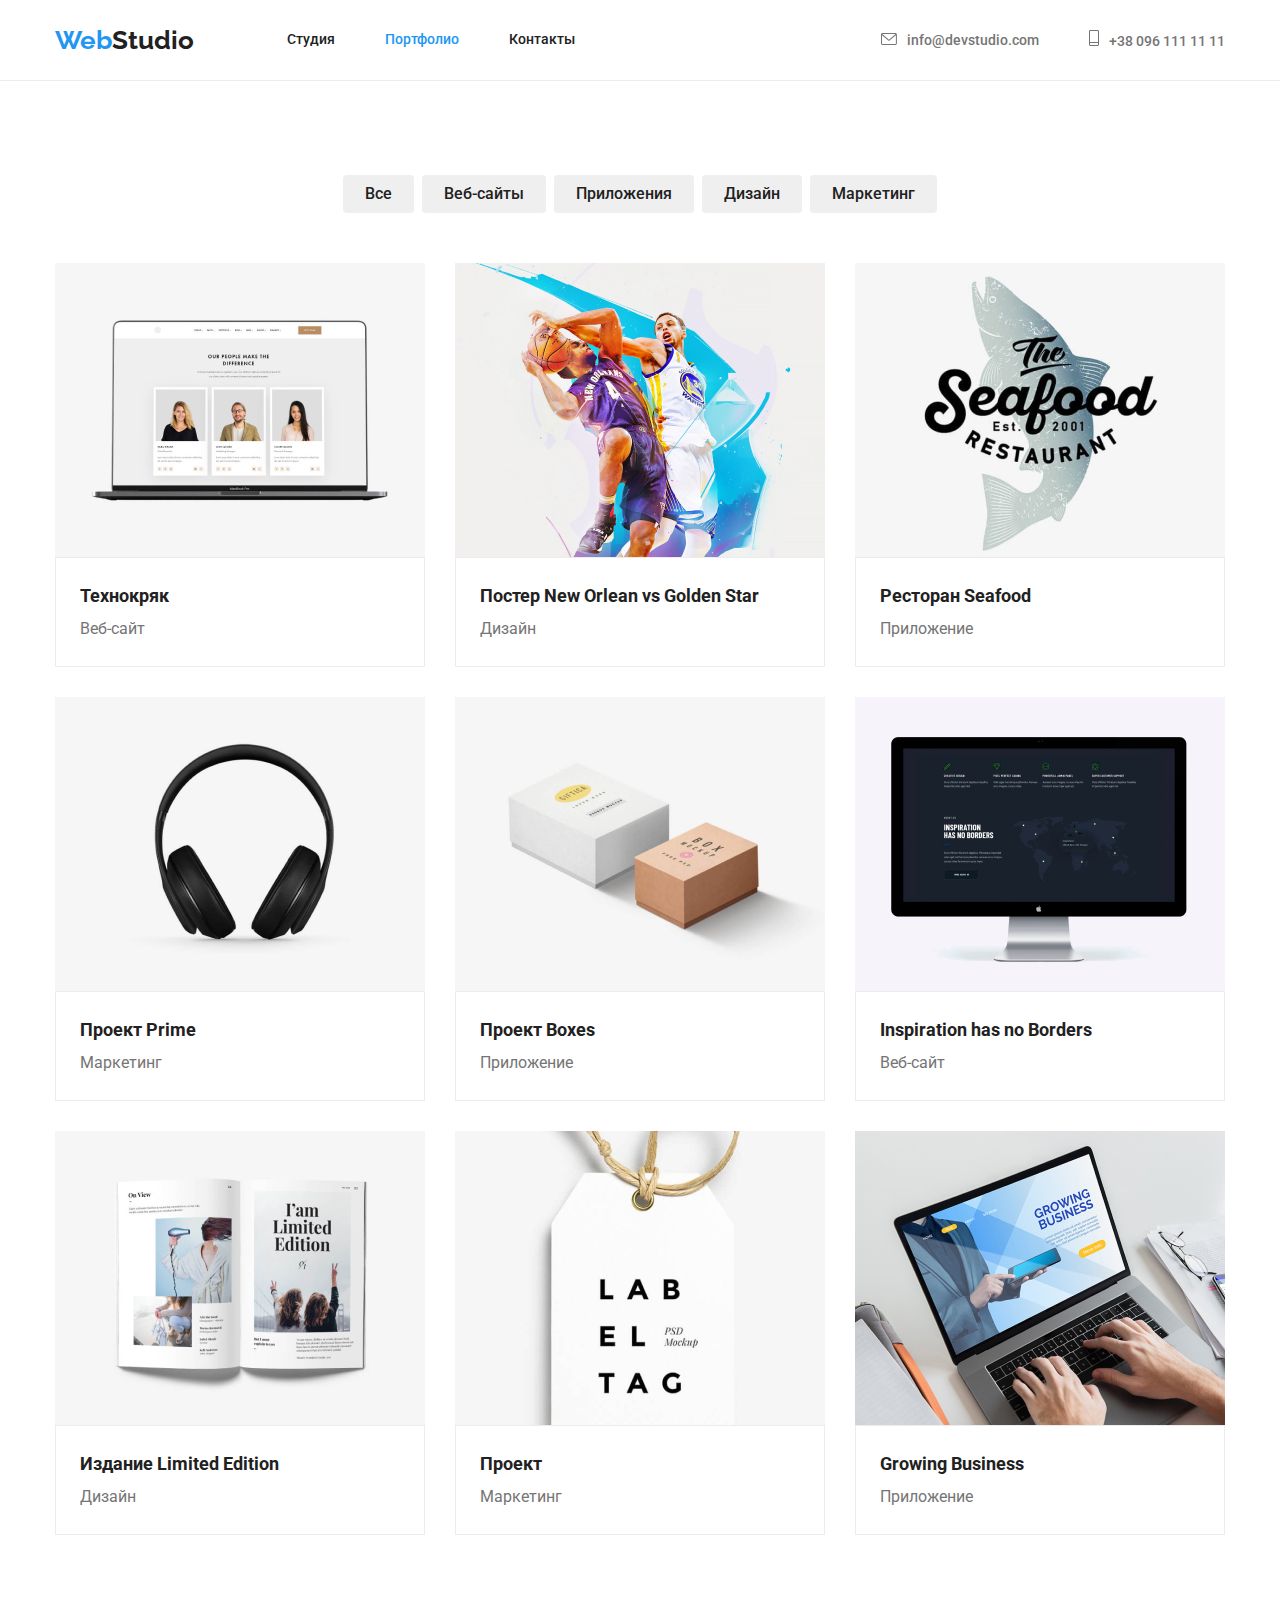
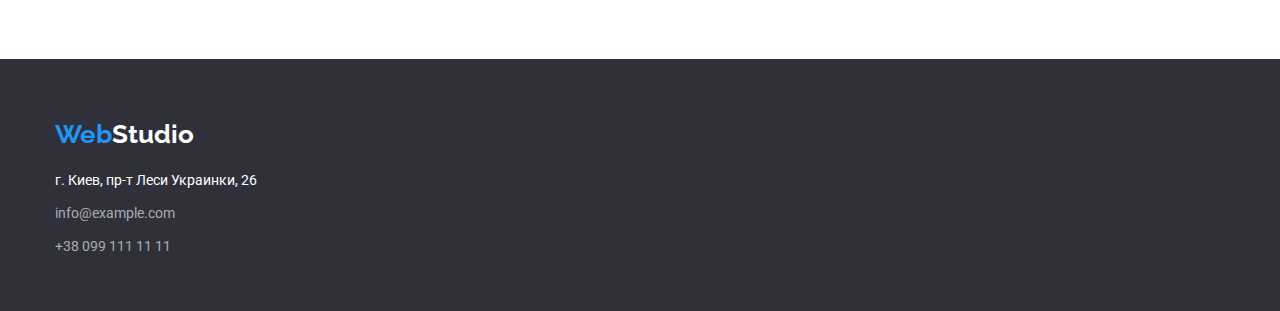
==== commit 3b998dfc: "8" ====
--- a/portfolio.html
+++ b/portfolio.html
@@ -14,7 +14,7 @@
 <body>
     <!--top line-->
 
-    <header class="header-dec">
+    <header class="header-dec border-for-header">
         <div class="container">
             <div class="main-div">
                 <!--почему если не задать наву сласс маин-див дисплей флекс не работает?-->
@@ -80,14 +80,14 @@
                     </li>
                 </ul>
 
-                <ul class="features">
+                <ul class="features-portfolio border-for-cards-portfolio">
 
                     <li class="features-li">
                         <img src="./img/img-one.jpg" alt="Веб-сайт"
                          width="370"
                           height="294" />
                         <div class="border-for-cards">
-                            <h2 class="titles">Технокряк</h2>
+                            <h2 class="titles-function-port">Технокряк</h2>
                             <p class="text-elem">Веб-сайт</p>
                             <p></p>
                         </div>
@@ -96,7 +96,7 @@
                     <li class="features-li">
                         <img src="./img/img-two.jpg" alt="Дизайн" width="370" height="294" />
                         <div class="border-for-cards">
-                            <h2 class="titles">Постер <span lang="en">New Orlean vs Golden Star</span></h2>
+                            <h2 class="titles-function-port">Постер <span lang="en">New Orlean vs Golden Star</span></h2>
                             <p class="text-elem">Дизайн</p>
                             <p></p>
                         </div>
@@ -104,7 +104,7 @@
                     <li class="features-li">
                         <img src="./img/img-third.jpg" alt="Ресторан Seafood" width="370" height="294" />
                         <div class="border-for-cards">
-                            <h2 class="titles">Ресторан <span lang="en">Seafood</span></h2>
+                            <h2 class="titles-function-port">Ресторан <span lang="en">Seafood</span></h2>
                             <p class="text-elem">Приложение</p>
                             <p></p>
                         </div>
@@ -114,7 +114,7 @@
                     <li class="features-li">
                         <img src="./img/img-fo.jpg" alt="Проект Prime" width="370" height="294" />
                         <div class="border-for-cards">
-                            <h2 class="titles">Проект <span lang="en">Prime</span></h2>
+                            <h2 class="titles-function-port">Проект <span lang="en">Prime</span></h2>
                             <p class="text-elem">Маркетинг</p>
                             <p></p>
                         </div>
@@ -122,7 +122,7 @@
                     <li class="features-li">
                         <img src="./img/img-fi.jpg" alt="Boxes" width="370" height="294" />
                         <div class="border-for-cards">
-                            <h2 class="titles">Проект <span lang="en">Boxes</span></h2>
+                            <h2 class="titles-function-port">Проект <span lang="en">Boxes</span></h2>
                             <p class="text-elem">Приложение</p>
                             <p></p>
                         </div>
@@ -130,7 +130,7 @@
                     <li class="features-li">
                         <img src="./img/img-six.jpg" alt="Веб-сайт" width="370" height="294" />
                         <div class="border-for-cards">
-                            <h2 class="titles" lang="en">Inspiration has no Borders</h2>
+                            <h2 class="titles-function-port" lang="en">Inspiration has no Borders</h2>
                             <p class="text-elem">Веб-сайт</p>
                             <p></p>
                         </div>
@@ -139,7 +139,7 @@
                     <li class="features-li">
                         <img src="./img/img-sev.jpg" alt="Издание Limited Edition" width="370" height="294" />
                         <div class="border-for-cards">
-                            <h2 class="titles">Издание <span lang="en">Limited Edition</span></h2>
+                            <h2 class="titles-function-port">Издание <span lang="en">Limited Edition</span></h2>
                             <p class="text-elem">Дизайн</p>
                             <p></p>
                         </div>
@@ -147,7 +147,7 @@
                     <li class="features-li">
                         <img src="./img/img-eig.jpg" alt="Проект LAB" width="370" height="294" />
                         <div class="border-for-cards">
-                            <h2 class="titles">Проект</h2>
+                            <h2 class="titles-function-port">Проект</h2>
                             <p class="text-elem">Маркетинг</p>
                             <p></p>
                         </div>
@@ -155,7 +155,7 @@
                     <li class="features-li">
                         <img src="./img/img-nin.jpg" alt="Growing Business" width="370" height="294" />
                         <div class="border-for-cards">
-                            <h2 class="titles" lang="en">Growing Business</h2>
+                            <h2 class="titles-function-port" lang="en">Growing Business</h2>
                             <p class="text-elem">Приложение</p>
                             <p></p>
                         </div>
--- a/css/styles.css
+++ b/css/styles.css
@@ -1,7 +1,6 @@
 * {
   padding: 0;
   margin: 0;
-  
 }
 *,
 *:before,
@@ -9,15 +8,12 @@
   box-sizing: border-box;
 }
 
-}
 nav,
 footer,
 header,
 aside {
   display: block;
 }
-
-
 
 img {
   display: block;
@@ -45,8 +41,7 @@
   --forth-bg-color: #f5f4fa;
   --line: #ececec;
   --links: rgba(175, 177, 184, 1);
-  --bgc-links-footer:  #44454E;
-  
+  --bgc-links-footer: #44454e;
 }
 
 /* цвет основного текста color: #757575; */
@@ -72,31 +67,24 @@
   background-color: var(--primary-bg-color);
   margin-top: 0px;
   margin-bottom: 0px;
-  
-}
-  
-  .border-for-header{
+}
+
+.border-for-header {
   border-bottom-width: 1px;
   border-bottom-style: solid;
   border-bottom-color: var(--line);
-  
-  }
-
- 
-  .main-div {
+}
+
+.main-div {
   display: flex;
   align-items: center;
   margin-right: auto;
-} 
-.main-nav{
+}
+.main-nav {
   display: flex;
   align-items: center;
   margin-right: auto;
-
-}
-
-
-
+}
 
 /* ==================== LOGOTIP===================*/
 
@@ -168,15 +156,14 @@
 
 /* задаем размеры иконок*/
 
-.icon-for-header-svg-m{
+.icon-for-header-svg-m {
   width: 16px;
   height: 12px;
   margin-right: 10px;
   fill: var(--primary-text-color);
-
-}
-
-.icon-for-header-svg-t{
+}
+
+.icon-for-header-svg-t {
   width: 10px;
   height: 16px;
   margin-right: 10px;
@@ -184,11 +171,11 @@
 }
 /* задаем цвет при ховере*/
 
-.link:hover .icon-for-header-svg-m{
-fill: var(--accent-text-color);
-}
-.link:hover .icon-for-header-svg-t{
-fill: var(--accent-text-color);
+.link:hover .icon-for-header-svg-m {
+  fill: var(--accent-text-color);
+}
+.link:hover .icon-for-header-svg-t {
+  fill: var(--accent-text-color);
 }
 
 /* ====================END TOP LINE===================*/
@@ -200,24 +187,24 @@
   height: 600px;
   padding-top: 200px;
   padding-bottom: 280px;
-  
-  }
-
-  .overlay{
-      flex-grow: 1;
-      max-width: 1600px;
-      height: 600px;
-      margin-left: auto;
-      margin-right: auto;
-      background-color: var(--second-bg-color);
-      outline: 1px solid var(--title-text-color);
-      background-image: linear-gradient(rgba(47, 48, 58, 0.4),
-  rgba(47, 48, 58, 0.4)),
-  url("../img/fon/imj-for-header.jpg");
+}
+
+.overlay {
+  flex-grow: 1;
+  max-width: 1600px;
+  height: 600px;
+  margin-left: auto;
+  margin-right: auto;
+  background-color: var(--second-bg-color);
+  outline: 1px solid var(--title-text-color);
+  background-image: linear-gradient(
+      rgba(47, 48, 58, 0.4),
+      rgba(47, 48, 58, 0.4)
+    ),
+    url("../img/fon/imj-for-header.jpg");
   background-repeat: no-repeat;
   background-size: cover;
-  }
-
+}
 
 /* ==================== HEADER===================*/
 .color-white {
@@ -247,6 +234,11 @@
   display: block;
   margin: auto;
 }
+.border-for-header {
+  border-bottom-width: 1px;
+  border-bottom-style: solid;
+  border-bottom-color: var(--line);
+}
 
 /*стилизация шапки сайта, придание цвета фону*/
 
@@ -292,18 +284,15 @@
   padding-left: 50px;
 }
 
-
-
 /*====================END СТИЛИ ДЛЯ ГЕОМЕТРИИ КОНТЕНТА ШАПКИ================= */
 
 /* ====================END HEADER===================*/
 
-
 /*   BENEFITS ICONS*/
-.icons-benefits-four{
+.icons-benefits-four {
   display: flex;
   justify-content: center;
-  align-items: center; 
+  align-items: center;
   box-sizing: border-box;
   height: 120px;
   width: 270px;
@@ -312,13 +301,9 @@
   margin-bottom: 30px;
 }
 
-.our-work-features .benefits + .benefits{
-  margin-left:30px;
-}
-
-
-
-
+.our-work-features .benefits + .benefits {
+  margin-left: 30px;
+}
 
 /* ====================  benefits of cooperation===================*/
 .main-features {
@@ -326,7 +311,6 @@
 }
 
 .our-work-features .work-features-title {
-  
   font-weight: 700;
   font-size: 14px;
   line-height: 1.14;
@@ -357,7 +341,6 @@
   display: flex;
 }
 
-
 /*задаем верхний отступ*/
 
 /* ====================END  benefits of cooperation===================*/
@@ -370,14 +353,12 @@
 }
 .what-we-do-ul {
   display: flex;
- 
 }
 .what-we-do-ul .what-we-do-li + .what-we-do-li {
   padding-left: 30px;
 }
 
-
-.about-work-section{
+.about-work-section {
   padding-top: 94px;
   padding-bottom: 94px;
 }
@@ -386,10 +367,9 @@
   display: flex;
 }
 .our-team-ul .our-team-li + .our-team-li {
-   padding-left: 30px;
-}
-
-  
+  padding-left: 30px;
+}
+
 .section-title {
   color: var(--title-text-color);
   font-weight: 700;
@@ -397,8 +377,6 @@
   line-height: 1.6;
   text-align: center;
   padding-bottom: 50px;
-  
-  
 }
 .team {
   color: var(--title-text-color);
@@ -407,89 +385,82 @@
   line-height: 1.18;
   text-align: center;
   margin-bottom: 10px;
-  
 }
 .desc {
   font-size: 16px;
   line-height: 1.18;
   text-align: center;
   margin-bottom: 16px;
-  
-}
-
-.team-padding{
-border: 1px solid var(--line);
-border-radius: 4px;
-background-color: var(--third-bg-color);
-padding-top: 30px;
-padding-bottom: 30px;
-box-sizing: border-box;
-height: 168px;
-width: 270px;
-padding-left: 32px;
-padding-right: 32px;
-}
+}
+
+.team-padding {
+  border-left: 1px solid var(--line);
+  border-right: 1px solid var(--line);
+  border-bottom: 1px solid var(--line);
+  border-radius: 4px;
+  background-color: var(--third-bg-color);
+  padding-top: 30px;
+  padding-bottom: 30px;
+  box-sizing: border-box;
+  height: 168px;
+  width: 270px;
+  padding-left: 32px;
+  padding-right: 32px;
+  box-shadow: 0px 1px 3px rgba(0, 0, 0, 0.12), 0px 1px 1px rgba(0, 0, 0, 0.14),
+    0px 2px 1px rgba(0, 0, 0, 0.2);
+}
+
 /* ===================svg team===========*/
 
-
-
-
-
-.social-list{
+.social-list {
   display: flex;
   justify-content: space-between;
 }
-.social-list-svg{
+.social-list-svg {
   width: 20px;
   height: 20px;
 }
 
-.social-list-item-links{
-    display: flex;
-    justify-content: center;
-    align-items: center;
-    width: 44px;
-    height: 44px;
-    border-radius: 50%;
-    background-color: var(--primary-bg-color);
-    
-}
-
-
-.social-list-item-links:hover
-{
+.social-list-item-links {
+  display: flex;
+  justify-content: center;
+  align-items: center;
+  width: 44px;
+  height: 44px;
+  border-radius: 50%;
+  background-color: var(--primary-bg-color);
+}
+
+.social-list-item-links:hover {
   background-color: var(--accent-text-color);
 }
- /*.social-list-item-links:focus svg
+/*.social-list-item-links:focus svg
  .social-list-item-links:focus
  */
 
-.social-list-item-links:hover svg
-{
+.social-list-item-links:hover svg {
   fill: var(--primary-bg-color);
 }
-.social-list-item-link-instagram{
-  fill: var(--links); 
-}
-.social-list-item-link-twitter{
-  fill: var(--links); 
-}
-.social-list-item-link-facebook{
-  fill: var(--links); 
-}
-.social-list-item-link-linkedin2{
-  fill: var(--links); 
-}
-
+.social-list-item-link-instagram {
+  fill: var(--links);
+}
+.social-list-item-link-twitter {
+  fill: var(--links);
+}
+.social-list-item-link-facebook {
+  fill: var(--links);
+}
+.social-list-item-link-linkedin2 {
+  fill: var(--links);
+}
 
 /* ====================END about our team container===================*/
- 
-
 
 /*    clients container   */
-.our-clients{
+.our-clients {
   box-sizing: border-box;
   height: 370px;
+
   background-color: var(--primary-bg-color);
   padding-top: 94px;
   padding-bottom: 94px;
@@ -501,55 +472,51 @@
   line-height: 1.171;
   text-align: center;
   padding-bottom: 50px;
-  
-}
-.our-clients-ul{
+}
+.our-clients-ul {
   display: flex;
   justify-content: spase-around;
 }
-.our-clients-ul .our-clients-li + .our-clients-li{
+.our-clients-ul .our-clients-li + .our-clients-li {
   margin-left: 30px;
 }
 
-.our-clients-li{
-display: flex;
-justify-content: center;
-align-items: center;
-border: 1px solid var(--links);
-border-radius: 4px;
-background-color: var(--third-bg-color);
-
-box-sizing: border-box;
-height: 90px;
-width: 170px;
-}
-
-.logo-clients-svg{
- fill: var(--links);
-}
-
-.clients-hover-one:hover svg{
+.our-clients-li {
+  display: flex;
+  justify-content: center;
+  align-items: center;
+  border: 1px solid var(--links);
+  border-radius: 4px;
+  background-color: var(--third-bg-color);
+
+  box-sizing: border-box;
+  height: 90px;
+  width: 170px;
+}
+
+.logo-clients-svg {
+  fill: var(--links);
+}
+
+.clients-hover-one:hover svg {
   fill: var(--accent-text-color);
 }
-.clients-hover-two:hover svg{
+.clients-hover-two:hover svg {
   fill: var(--accent-text-color);
 }
 
-.clients-hover-three:hover svg{
+.clients-hover-three:hover svg {
   fill: var(--accent-text-color);
 }
-.clients-hover-four:hover svg{
+.clients-hover-four:hover svg {
   fill: var(--accent-text-color);
 }
-.clients-hover-five:hover svg{
+.clients-hover-five:hover svg {
   fill: var(--accent-text-color);
 }
-.clients-hover-six:hover svg{
+.clients-hover-six:hover svg {
   fill: var(--accent-text-color);
 }
-
-
-
 
 /*footer*/
 
@@ -559,17 +526,16 @@
   list-style: none;
   box-sizing: border-box;
   height: 252px;
+
   padding-top: 60px;
   padding-bottom: 60px;
   display: flex;
-  
 }
 .footer-addr {
   color: var(--hero-text-color);
   font-size: 14px;
   line-height: 1.71;
   font-style: normal;
- 
 }
 .footer-link {
   color: var(--footer-text-color);
@@ -582,15 +548,14 @@
  потому что если поставить марджин добавляеется
   отспуп сверху(пустой)*/
 
-
-.footer-li:first-child{
+.footer-li:first-child {
   margin-top: 20px;
 }
 
 .footer-li {
   margin-top: 9px;
 }
-.footer-tel{
+.footer-tel {
   margin-top: 9px;
 }
 
@@ -604,10 +569,10 @@
   height: 252px;
   padding-top: 60px;
   padding-bottom: 60px;
-  display: flex;
-  
-}
- .footer-box-links{
+
+  display: flex;
+}
+.footer-box-links {
   text-decoration: none;
   list-style: none;
   height: 252px;
@@ -616,16 +581,13 @@
   box-sizing: border-box;
   height: 80px;
   width: 206px;
-   display: flex;
+  display: flex;
+
   align-items: center;
   margin-right: auto;
-
-  
-}
-
-
-
-.join-us-footer{
+}
+
+.join-us-footer {
   color: var(--hero-text-color);
   font-weight: 700;
   font-size: 14px;
@@ -633,73 +595,69 @@
   height: 75px;
   margin-bottom: 20px;
 }
-.social-list-footer{
-  display: flex;
+.social-list-footer {
+  display: flex;
+
   justify-content: space-between;
 }
-.social-list-footer-svg{
+.social-list-footer-svg {
   width: 20px;
   height: 20px;
 }
-.social-list-item-footer-links{
-    display: flex;
-    justify-content: center;
-    align-items: center;
-    width: 44px;
-    height: 44px;
-    border-radius: 50%;
-    background-color: var(--bgc-links-footer);
-
-.social-list-item-footer-links:hover{
+.social-list-item-footer-links {
+  display: flex;
+  justify-content: center;
+  align-items: center;
+  width: 44px;
+  height: 44px;
+  border-radius: 50%;
+  background-color: var(--bgc-links-footer);
+}
+
+.social-list-item-footer:hover svg {
+  fill: var(--hero-text-color);
+}
+.social-footer-link-instagram {
+  fill: var(--hero-text-color);
+}
+.social-footer-link-twitter {
+  fill: var(--hero-text-color);
+}
+.social-footer-link-facebook {
+  fill: var(--hero-text-color);
+}
+.social-footer-link-linkedin2 {
+  fill: var(--hero-text-color);
+}
+.social-list-item-footer-links:hover {
   background-color: var(--accent-text-color);
 }
 
-
-.social-list-item-footer-links:hover svg{
-  fill: var(--hero-text-color);
-}
-.social-footer-link-instagram{
-  fill: var(--hero-text-color); 
-}
-.social-footer-link-twitter{
-  fill: var(--hero-text-color); 
-}
-.social-footer-link-facebook{
-  fill: var(--hero-text-color); 
-}
-.social-footer-link-linkedin2{
-  fill: var(--hero-text-color); 
-
-}
-
-.social-list-footer{
-  display: flex;
+.social-list-footer {
+  display: flex;
+  justify-content: center;
   align-items: center;
   margin-right: auto;
-
-}
-
+}
 
 /* ====================END FOOTER===================*/
 
 /*=====================button portfolio======================*/
 .but {
   display: block;
+  border: 0px;
   font-family: inherit;
   font-weight: 500;
   color: var(--title-text-color);
-  
-  
+
   font-size: 16px;
   line-height: 1.6;
   text-decoration: none;
-  
+
   border: 0px;
   text-align: center;
   border-radius: 4px;
   padding: 6px 22px;
-  /*margin-bottom: 50px;*/
-
 }
 .button .but:hover,
 .button .but:focus {
@@ -713,52 +671,62 @@
 
 .buttons-section .button {
   display: flex;
-  
+
   justify-content: center;
   padding-bottom: 50px;
-
-}
-
-.button .titles + .titles {
+}
+.button .title + .title {
   margin-left: 8px;
 }
 
-.buttons-section{
+.buttons-section {
   padding-top: 94px;
   padding-bottom: 94px;
 }
+
 /*=====================END button portfolio======================*/
 
 /*=========================PORTFOLIO============================*/
-
-.features .titles{
+/*задаем полоску под шапкой*/
+.line-header {
+  border-bottom: 1px;
+}
+
+.features-portfolio .titles-function-port {
   font-size: 18px;
   font-weight: 700;
   line-height: 2;
   text-transform: inherit;
   color: var(--title-text-color);
 }
-
-/*задаем полоску под шапкой*/
-.line-header{
-  border-bottom: 1px;
-}
-
-/*.features .features-li + .features-li {
-  margin-left: 30px;
-}*/
-
-.features{
-  display: flex;
-  flex-wrap: wrap;
-}
-
 
 .text-elem {
   font-size: 16px;
   line-height: 1.87;
 }
-.border-for-cards{
+
+.border-for-cards {
+  display: flex;
+  border: 1px solid var(--line);
+  width: 370px;
+  height: 110px;
+  background-color: var(--primary-bg-color);
+  padding-left: 24px;
+  padding-top: 20px;
+  padding-bottom: 20px;
+  padding-right: 24px;
+}
+
+.features-li:not(:nth-child(3n)) {
+  padding-right: 30px;
+  padding-bottom: 30px;
+}
+
+.titles-function-port {
+  color: var(--title-text-color);
+}
+
+.border-for-cards {
   display: inline-block;
   border: 1px solid var(--line);
   width: 370px;
@@ -768,13 +736,20 @@
   padding-top: 20px;
   padding-bottom: 20px;
   padding-right: 24px;
- 
-
-}
-.features-li:not(:nth-child(3n)){
+}
+.features-li:not(:nth-child(3n)) {
   padding-right: 30px;
   padding-bottom: 30px;
 }
+
+.features-portfolio {
+  display: flex;
+  flex-wrap: wrap;
+}
+.features-portfolio {
+  display: flex;
+}
+
 /*=========================PORTFOLIO============================*/
 
 .container {
@@ -784,4 +759,3 @@
   margin-left: auto;
   margin-right: auto;
 }
-
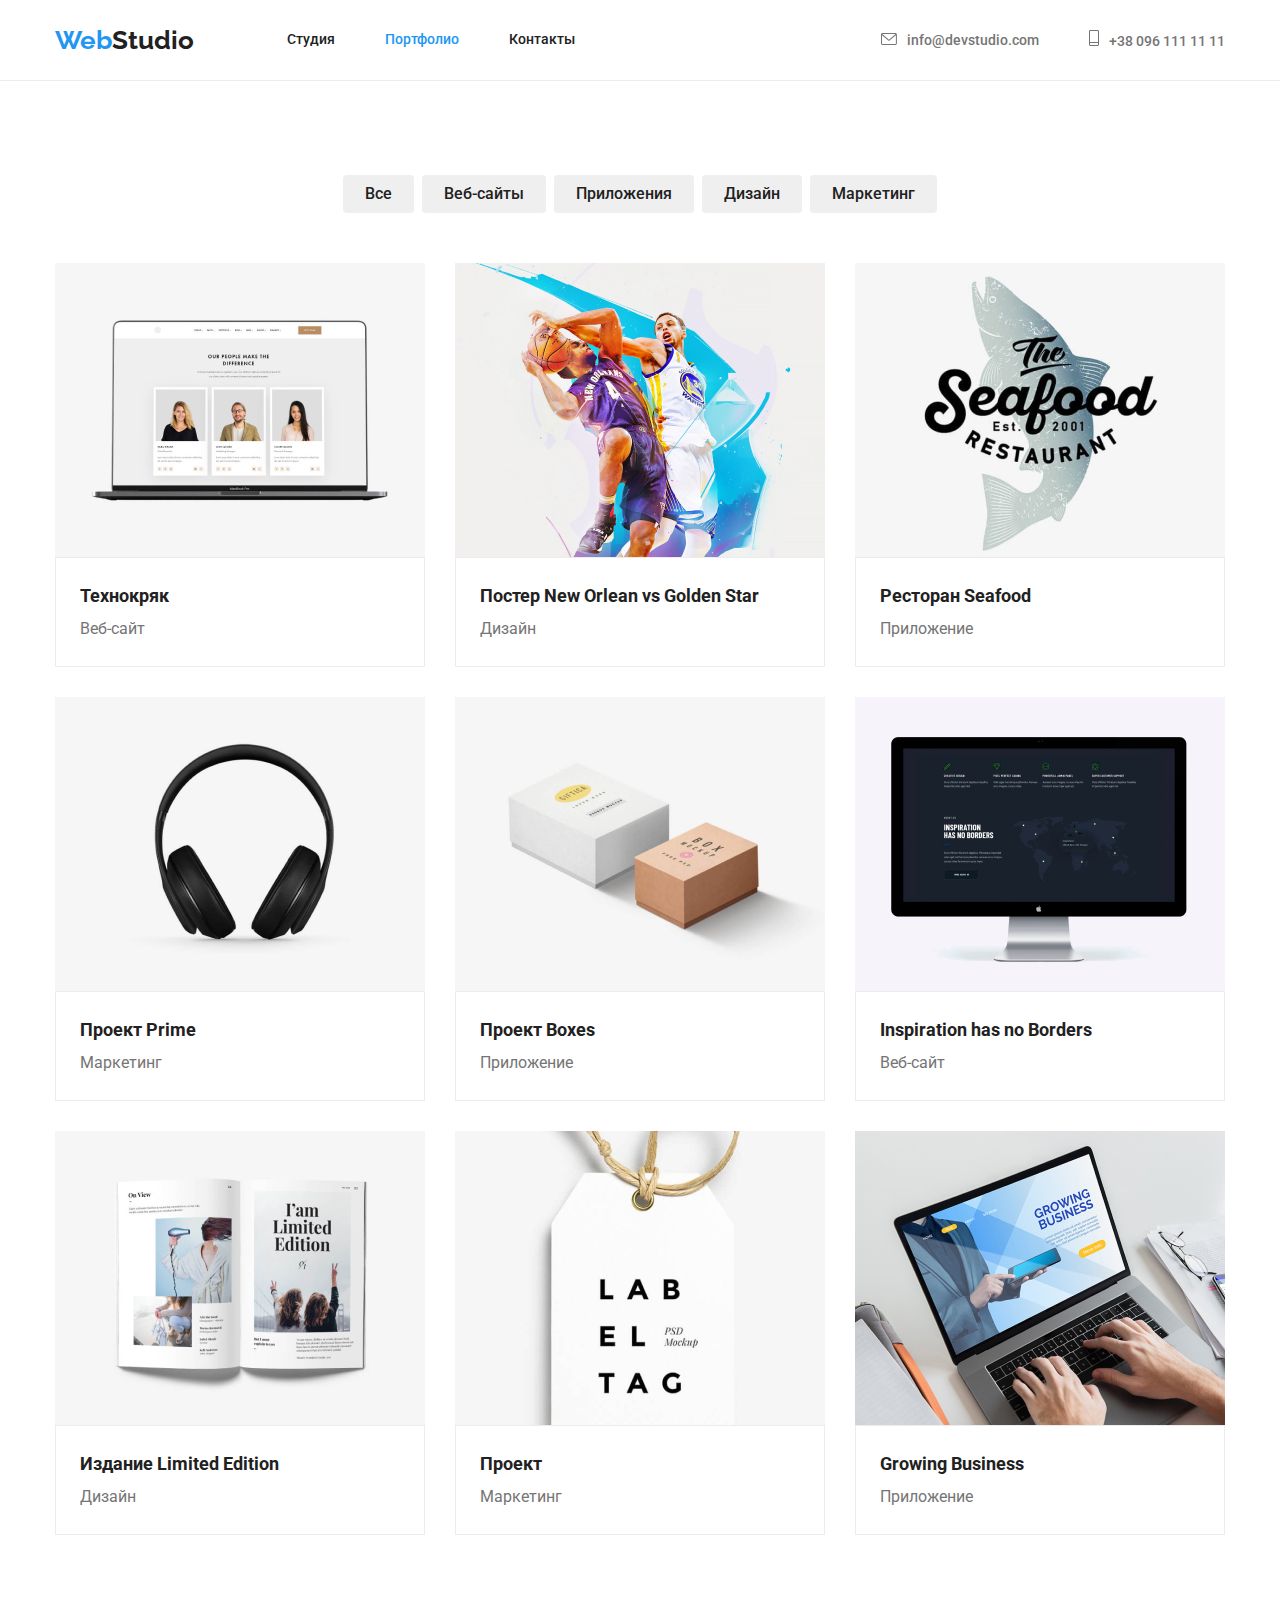
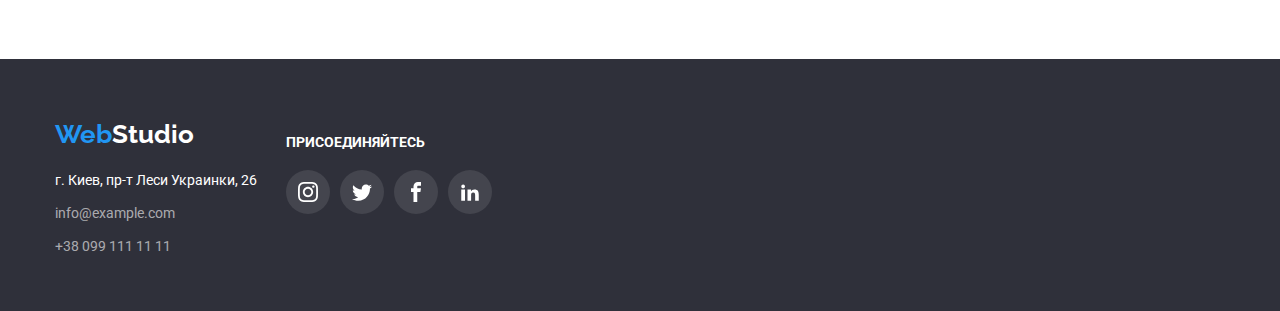
==== commit b309de82: "not last" ====
--- a/portfolio.html
+++ b/portfolio.html
@@ -171,29 +171,77 @@
 
     <footer class="footer">
         <div class="container">
-            <div class="decor-footer">
-                <a href="./index.html" class="nav"><span class="accent-logo" lang="en">Web</span><span class="logotip"
-                        lang="en">Studio</span></a>
+            <div class="two-colons-footer">
+                <div class="decor-footer-logo">
+                    <a href="./index.html" class="nav"><span class="accent-logo" lang="en">Web</span><span class="logotip"
+                            lang="en">Studio</span></a>
+    
+                    <!--contact container-->
+                    <div class="box-for-footer">
+                        <address class="footer-addr">
+                            <ul class="foot-main">
+                                <li class="footer-li">г. Киев, пр-т Леси Украинки, 26</li>
+                                <li class="footer-li">
+                                    <a href="mailto:info@example.com" class="footer-link">info@example.com</a>
+                                </li>
+                                <li class="footer-li">
+                                    <a href="tel:+380991111111" class="footer-link">+38 099 111 11 11</a>
+                                </li>
+                            </ul>
+                        </address>
+                    </div>
+                </div>
+    
+                <div class="footer-box-links">
+    
+    
+                    <h2 class="join-us-footer">Присоединяйтесь</h2>
+                    <ul class="social-list-footer">
+    
+                        <li class="social-list-item">
+                            <a href="#" class="social-list-item-footer-links social-footer-link-instagram">
+                                <svg class="social-list-footer-svg">
+                                    <use href="./img/svg/sprite.svg#icon-instagram"></use>
+    
+                                </svg>
+                            </a>
+                        </li>
+    
+                        <li class="social-list-item">
+                            <a href="#" class="social-list-item-footer-links social-footer-link-twitter">
+                                <svg class="social-list-footer-svg">
+    
+                                    <use href="./img/svg/sprite.svg#icon-twitter"></use>
+    
+                                </svg>
+                            </a>
+                        </li>
+    
+                        <li class="social-list-item">
+                            <a href="#" class="social-list-item-footer-links social-footer-link-facebook">
+                                <svg class="social-list-footer-svg">
+    
+                                    <use href="./img/svg/sprite.svg#icon-facebook"></use>
+    
+                                </svg>
+                            </a>
+                        </li>
+    
+                        <li class="social-list-item">
+                            <a href="#" class="social-list-item-footer-links social-footer-link-linkedin2">
+                                <svg class="social-list-footer-svg">
+    
+                                    <use href="./img/svg/sprite.svg#icon-linkedin2"></use>
+    
+                                </svg>
+                            </a>
+                        </li>
+                    </ul>
+    
+                </div>
             </div>
-
-            <!--contact container-->
-            <address class="footer-addr">
-                <ul class="foot-main">
-                    <li class="footer-li">г. Киев, пр-т Леси Украинки, 26</li>
-                    <li class="footer-li">
-                        <a href="mailto:info@example.com" class="footer-link">info@example.com</a>
-                    </li>
-                    <li class="footer-tel">
-                        <a href="tel:+380991111111" class="footer-link">+38 099 111 11 11</a>
-                    </li>
-                </ul>
-        </div>
     </footer>
-
-
-</body>
-
-</html>
-
-
-
+    
+    </body>
+    
+    </html>--- a/css/styles.css
+++ b/css/styles.css
@@ -544,9 +544,11 @@
   text-decoration: none;
   list-style: none;
 }
-/*здесь стоит паддинг
- потому что если поставить марджин добавляеется
-  отспуп сверху(пустой)*/
+.foot-main {
+  box-sizing: border-box;
+  width: 231px;
+  height: 105px;
+}
 
 .footer-li:first-child {
   margin-top: 20px;
@@ -561,17 +563,63 @@
 
 /*=====Footer-social-links=====*/
 
-.footer {
-  background-color: var(--second-bg-color);
-  text-decoration: none;
-  list-style: none;
-  box-sizing: border-box;
-  height: 252px;
-  padding-top: 60px;
-  padding-bottom: 60px;
-
-  display: flex;
-}
+.join-us-footer {
+  color: var(--hero-text-color);
+  font-weight: 700;
+  font-size: 14px;
+  text-transform: uppercase;
+
+  margin-bottom: 20px;
+  padding-top: 15px;
+  margin-bottom: 20px;
+}
+.social-list-footer {
+  display: flex;
+  justify-content: center;
+  align-items: center;
+  margin-right: auto;
+}
+
+.social-list-footer-svg {
+  width: 20px;
+  height: 20px;
+}
+.social-list-item-footer-links {
+  display: flex;
+  justify-content: center;
+  align-items: center;
+  width: 44px;
+  height: 44px;
+  border-radius: 50%;
+  background-color: var(--bgc-links-footer);
+}
+.social-list-footer .social-list-item + .social-list-item {
+  margin-left: 10px;
+}
+
+.social-list-item-footer:hover svg {
+  fill: var(--hero-text-color);
+}
+.social-footer-link-instagram {
+  fill: var(--hero-text-color);
+}
+.social-footer-link-twitter {
+  fill: var(--hero-text-color);
+}
+.social-footer-link-facebook {
+  fill: var(--hero-text-color);
+}
+.social-footer-link-linkedin2 {
+  fill: var(--hero-text-color);
+}
+.social-list-item-footer-links:hover {
+  background-color: var(--accent-text-color);
+}
+
+.two-colons-footer {
+  display: flex;
+}
+/*
 .footer-box-links {
   text-decoration: none;
   list-style: none;
@@ -587,58 +635,21 @@
   margin-right: auto;
 }
 
-.join-us-footer {
-  color: var(--hero-text-color);
-  font-weight: 700;
-  font-size: 14px;
-  text-transform: uppercase;
-  height: 75px;
-  margin-bottom: 20px;
-}
+
 .social-list-footer {
   display: flex;
 
   justify-content: space-between;
 }
-.social-list-footer-svg {
-  width: 20px;
-  height: 20px;
-}
-.social-list-item-footer-links {
-  display: flex;
-  justify-content: center;
-  align-items: center;
-  width: 44px;
-  height: 44px;
-  border-radius: 50%;
-  background-color: var(--bgc-links-footer);
-}
-
-.social-list-item-footer:hover svg {
-  fill: var(--hero-text-color);
-}
-.social-footer-link-instagram {
-  fill: var(--hero-text-color);
-}
-.social-footer-link-twitter {
-  fill: var(--hero-text-color);
-}
-.social-footer-link-facebook {
-  fill: var(--hero-text-color);
-}
-.social-footer-link-linkedin2 {
-  fill: var(--hero-text-color);
-}
-.social-list-item-footer-links:hover {
-  background-color: var(--accent-text-color);
-}
-
-.social-list-footer {
-  display: flex;
-  justify-content: center;
-  align-items: center;
-  margin-right: auto;
-}
+.social-list-item {
+  display: flex;
+  justify-content: space-around;
+  align-items: center;
+  box-sizing: border-box;
+  width: 206px;
+  height: 80px;
+}
+*/
 
 /* ====================END FOOTER===================*/
 
@@ -703,23 +714,6 @@
 .text-elem {
   font-size: 16px;
   line-height: 1.87;
-}
-
-.border-for-cards {
-  display: flex;
-  border: 1px solid var(--line);
-  width: 370px;
-  height: 110px;
-  background-color: var(--primary-bg-color);
-  padding-left: 24px;
-  padding-top: 20px;
-  padding-bottom: 20px;
-  padding-right: 24px;
-}
-
-.features-li:not(:nth-child(3n)) {
-  padding-right: 30px;
-  padding-bottom: 30px;
 }
 
 .titles-function-port {
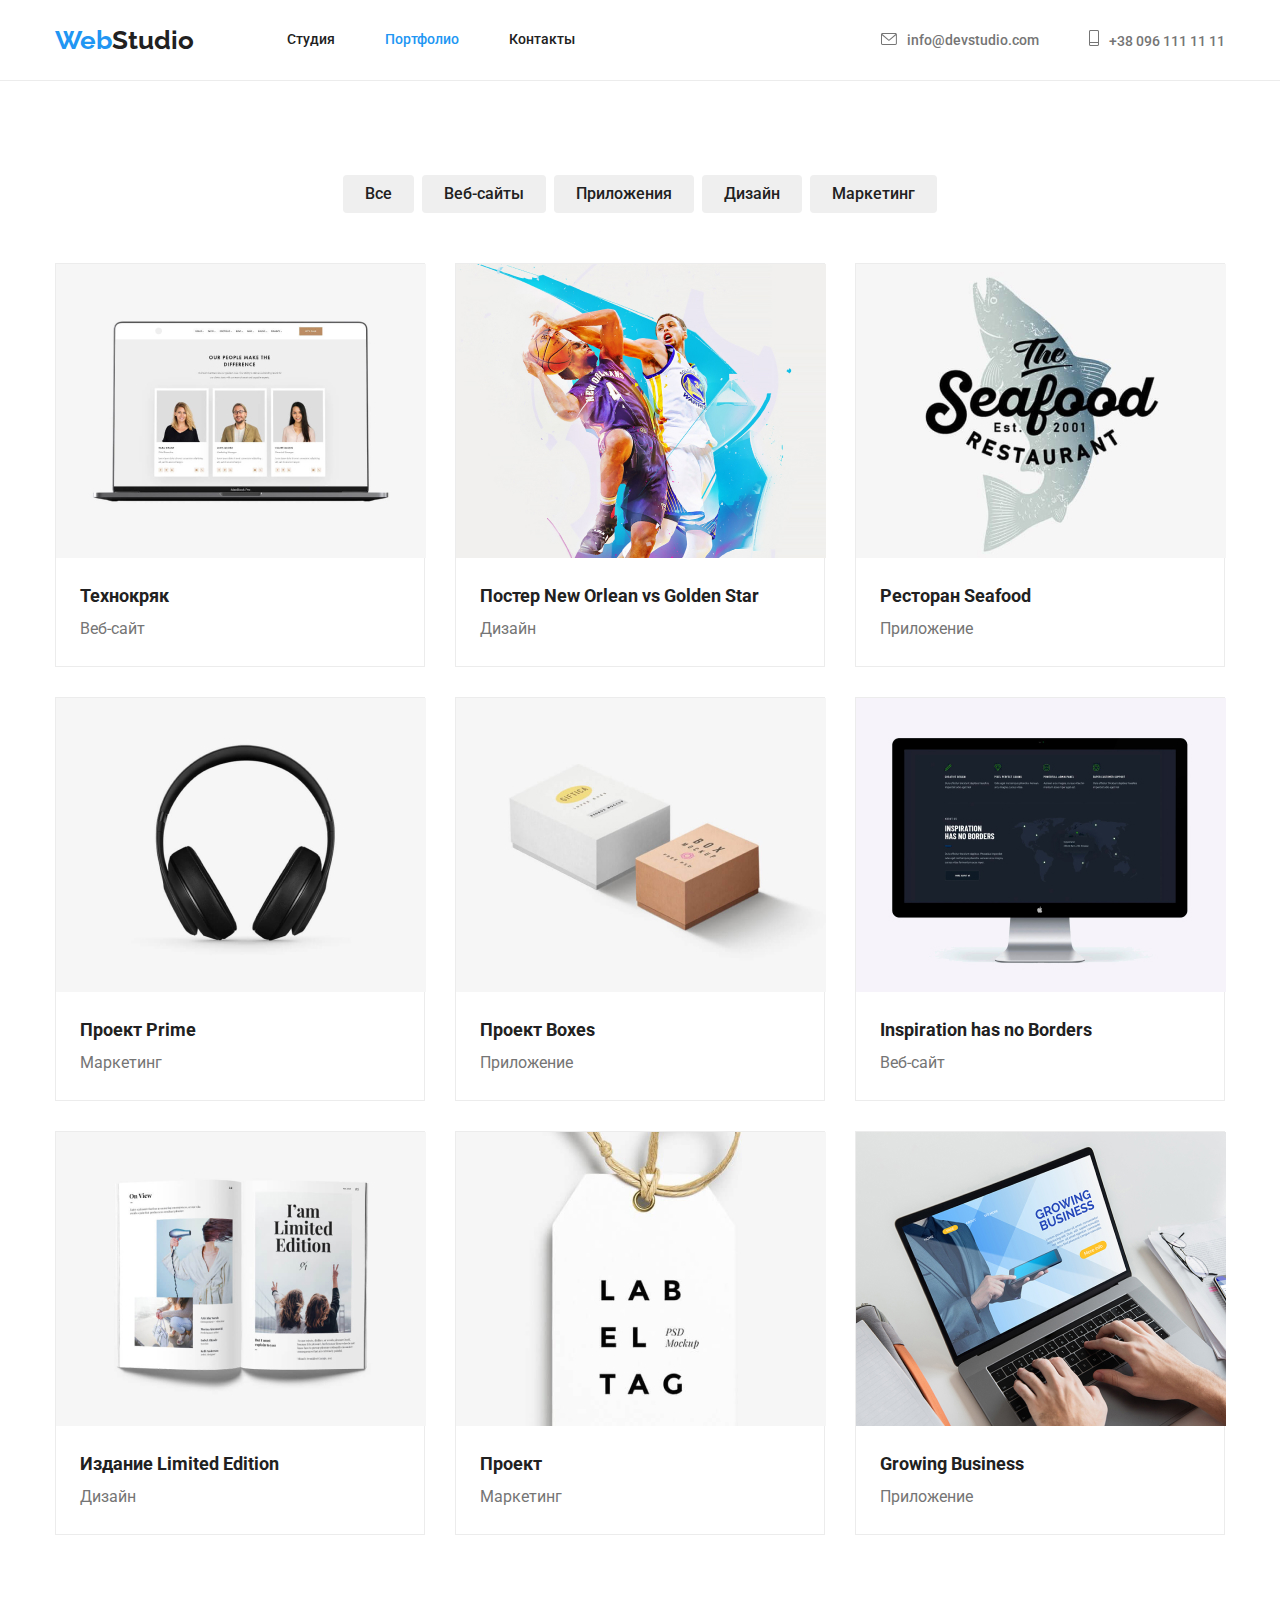
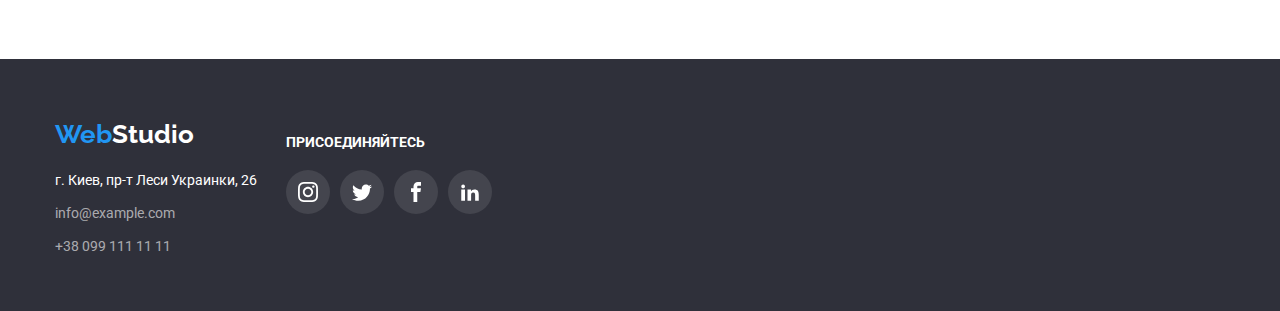
==== commit 777b3142: "last attempt" ====
--- a/portfolio.html
+++ b/portfolio.html
@@ -83,81 +83,99 @@
                 <ul class="features-portfolio border-for-cards-portfolio">
 
                     <li class="features-li">
+                        <div class="border-for-cards">
                         <img src="./img/img-one.jpg" alt="Веб-сайт"
                          width="370"
                           height="294" />
-                        <div class="border-for-cards">
+                        <div class="padding-for-cards-port">
                             <h2 class="titles-function-port">Технокряк</h2>
                             <p class="text-elem">Веб-сайт</p>
                             <p></p>
                         </div>
-                    </li>
-
-                    <li class="features-li">
+                        </div>
+                    </li>
+
+                    <li class="features-li">
+                        <div class="border-for-cards">
                         <img src="./img/img-two.jpg" alt="Дизайн" width="370" height="294" />
-                        <div class="border-for-cards">
+                        <div class="padding-for-cards-port">
                             <h2 class="titles-function-port">Постер <span lang="en">New Orlean vs Golden Star</span></h2>
                             <p class="text-elem">Дизайн</p>
                             <p></p>
-                        </div>
-                    </li>
-                    <li class="features-li">
+                            </div>
+                        </div>
+                    </li>
+                    <li class="features-li">
+                        <div class="border-for-cards">
                         <img src="./img/img-third.jpg" alt="Ресторан Seafood" width="370" height="294" />
-                        <div class="border-for-cards">
+                        <div class="padding-for-cards-port">
                             <h2 class="titles-function-port">Ресторан <span lang="en">Seafood</span></h2>
                             <p class="text-elem">Приложение</p>
                             <p></p>
-                        </div>
-                    </li>
-
-
-                    <li class="features-li">
+                            </div>
+                        </div>
+                    </li>
+
+
+                    <li class="features-li">
+                        <div class="border-for-cards">
                         <img src="./img/img-fo.jpg" alt="Проект Prime" width="370" height="294" />
-                        <div class="border-for-cards">
+                        <div class="padding-for-cards-port">
                             <h2 class="titles-function-port">Проект <span lang="en">Prime</span></h2>
                             <p class="text-elem">Маркетинг</p>
                             <p></p>
-                        </div>
-                    </li>
-                    <li class="features-li">
+                            </div>
+                        </div>
+                    </li>
+                    <li class="features-li">
+                        <div class="border-for-cards">
                         <img src="./img/img-fi.jpg" alt="Boxes" width="370" height="294" />
-                        <div class="border-for-cards">
+                        <div class="padding-for-cards-port">
                             <h2 class="titles-function-port">Проект <span lang="en">Boxes</span></h2>
                             <p class="text-elem">Приложение</p>
                             <p></p>
                         </div>
-                    </li>
-                    <li class="features-li">
+                        </div>
+                    </li>
+                    <li class="features-li">
+                        <div class="border-for-cards">
                         <img src="./img/img-six.jpg" alt="Веб-сайт" width="370" height="294" />
-                        <div class="border-for-cards">
+                        <div class="padding-for-cards-port">
                             <h2 class="titles-function-port" lang="en">Inspiration has no Borders</h2>
                             <p class="text-elem">Веб-сайт</p>
                             <p></p>
                         </div>
-                    </li>
-
-                    <li class="features-li">
+                        </div>
+                    </li>
+
+                    <li class="features-li">
+                        <div class="border-for-cards">
                         <img src="./img/img-sev.jpg" alt="Издание Limited Edition" width="370" height="294" />
-                        <div class="border-for-cards">
+                        <div class="padding-for-cards-port">
                             <h2 class="titles-function-port">Издание <span lang="en">Limited Edition</span></h2>
                             <p class="text-elem">Дизайн</p>
                             <p></p>
-                        </div>
-                    </li>
-                    <li class="features-li">
+                            </div>
+                        </div>
+                    </li>
+                    <li class="features-li">
+                        <div class="border-for-cards">
                         <img src="./img/img-eig.jpg" alt="Проект LAB" width="370" height="294" />
-                        <div class="border-for-cards">
+                        <div class="padding-for-cards-port">
                             <h2 class="titles-function-port">Проект</h2>
                             <p class="text-elem">Маркетинг</p>
                             <p></p>
                         </div>
-                    </li>
-                    <li class="features-li">
+                        </div>
+                    </li>
+                    <li class="features-li">
+                        <div class="border-for-cards">
                         <img src="./img/img-nin.jpg" alt="Growing Business" width="370" height="294" />
-                        <div class="border-for-cards">
+                        <div class="padding-for-cards-port">
                             <h2 class="titles-function-port" lang="en">Growing Business</h2>
                             <p class="text-elem">Приложение</p>
                             <p></p>
+                            </div>
                         </div>
                     </li>
                 </ul>
--- a/css/styles.css
+++ b/css/styles.css
@@ -497,10 +497,14 @@
 .logo-clients-svg {
   fill: var(--links);
 }
+.our-clients-li:hover {
+  border: 1px solid var(--accent-text-color);
+}
 
 .clients-hover-one:hover svg {
   fill: var(--accent-text-color);
 }
+
 .clients-hover-two:hover svg {
   fill: var(--accent-text-color);
 }
@@ -619,37 +623,6 @@
 .two-colons-footer {
   display: flex;
 }
-/*
-.footer-box-links {
-  text-decoration: none;
-  list-style: none;
-  height: 252px;
-  padding-top: 75px;
-  padding-bottom: 60px;
-  box-sizing: border-box;
-  height: 80px;
-  width: 206px;
-  display: flex;
-
-  align-items: center;
-  margin-right: auto;
-}
-
-
-.social-list-footer {
-  display: flex;
-
-  justify-content: space-between;
-}
-.social-list-item {
-  display: flex;
-  justify-content: space-around;
-  align-items: center;
-  box-sizing: border-box;
-  width: 206px;
-  height: 80px;
-}
-*/
 
 /* ====================END FOOTER===================*/
 
@@ -724,16 +697,24 @@
   display: inline-block;
   border: 1px solid var(--line);
   width: 370px;
-  height: 110px;
+  height: 404px;
   background-color: var(--primary-bg-color);
+}
+
+.padding-for-cards-port {
   padding-left: 24px;
   padding-top: 20px;
   padding-bottom: 20px;
   padding-right: 24px;
 }
+
 .features-li:not(:nth-child(3n)) {
   padding-right: 30px;
   padding-bottom: 30px;
+}
+.border-for-cards:hover {
+  box-shadow: 0px 1px 1px rgba(0, 0, 0, 0.12), 0px 4px 4px rgba(0, 0, 0, 0.06),
+    1px 4px 6px rgba(0, 0, 0, 0.16);
 }
 
 .features-portfolio {
